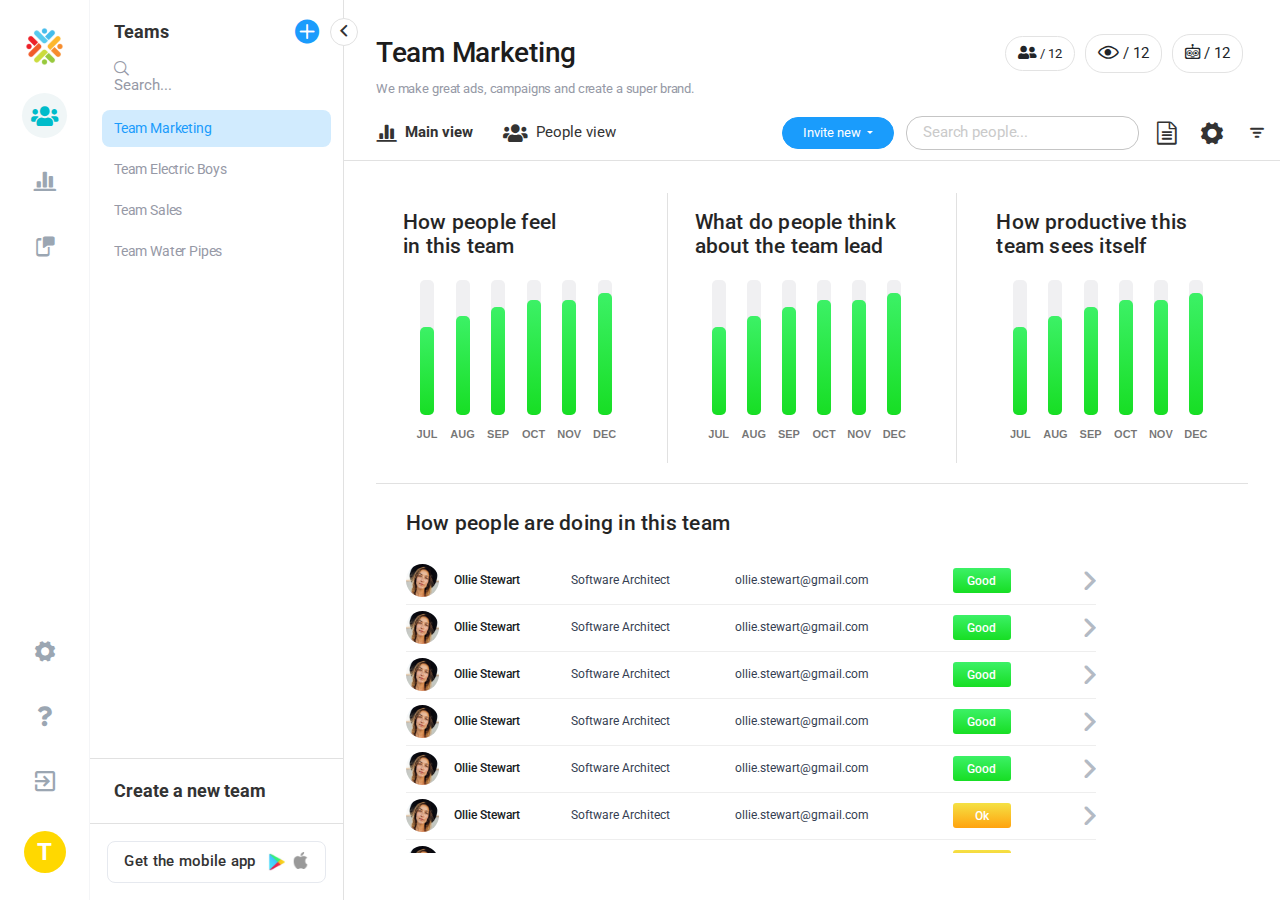
==== index.html @ 97902967 "resize function scss" ====
<!DOCTYPE html5>
<html lang="en">

<head>
    <meta charset="UTF-8">
    <meta name="viewport" content="width=device-width, initial-scale=1.0">
    <title>Dashboard | Teams | Main View</title>
    <link href="https://fonts.googleapis.com/css?family=Roboto:400,500,700&display=swap" rel="stylesheet">
    <link rel="stylesheet" href="./public/css/bootstrap.css">
    <link rel="stylesheet" href="./public/css/style.css">
</head>

<body>

    <div class="page-wrapper">
        <!-- sidebar -->
        <div class="sidebar">
            <div class="sidebar-menu-toggle">
                <i class="icon-c-chevron-l"></i>
            </div>
            <div class="sidebar-main">
                <ul class="sidebar-main-top">
                    <li class="sidebar-main-item logo">
                        <a href="#" class="sidebar-main-link">
                            <img src="./public/svg/sidenav-logo.svg" alt="logo">
                        </a>
                    </li>
                    <li class="sidebar-main-item active">
                        <a href="#" class="sidebar-main-link sidebar-main-link-icon">
                            <i class="icon-c-people"></i>
                        </a>
                    </li>
                    <li class="sidebar-main-item">
                        <a href="#" class="sidebar-main-link sidebar-main-link-icon">
                            <i class="icon-c-bars"></i>
                        </a>
                    </li>
                    
                    <li class="sidebar-main-item">
                        <a href="#" class="sidebar-main-link sidebar-main-link-icon">
                            <i class="icon-c-phone"></i>
                        </a>
                    </li>
                </ul>

                <ul class="sidebar-main-bottom">
                    <li class="sidebar-main-item">
                        <a href="#" class="sidebar-main-link sidebar-main-link-icon">
                            <i class="icon-c-settings"></i>
                        </a>
                    </li>
                    <li class="sidebar-main-item">
                        <a href="#" class="sidebar-main-link sidebar-main-link-icon">
                            <i class="icon-c-question"></i>
                        </a>
                    </li>
                    <li class="sidebar-main-item">
                        <a href="#" class="sidebar-main-link sidebar-main-link-icon">
                            <i class="icon-c-exit"></i>
                        </a>
                    </li>
                    <li class="sidebar-main-item logo">
                        <a href="#" class="sidebar-main-link">
                            <div class="letter-circle"><span>T</span></div>
                        </a>
                    </li>
                </ul>
            </div>
            <!-- sidebar menu -->
            <div class="sidebar-menu">
                <div class="sidebar-menu-header">
                    <h2>Teams</h2>
                    <a href="#">
                        <i class="icon-c-plus-c"></i>
                    </a>
                </div>
                <div class="input-container">
                    <i class="icon-c-search"></i>
                    <input type="text" placeholder="Search...">
                </div>
                <ul class="sidebar-menu-list">
                    <li class="sidebar-menu-list-item">
                        <a href="#" class="sidebar-menu-list-item-link active">Team Marketing</a>
                    </li>
                    <li class="sidebar-menu-list-item">
                        <a href="#" class="sidebar-menu-list-item-link">Team Electric Boys</a>
                    </li>
                    <li class="sidebar-menu-list-item">
                        <a href="#" class="sidebar-menu-list-item-link">Team Sales</a>
                    </li>
                    <li class="sidebar-menu-list-item">
                        <a href="#" class="sidebar-menu-list-item-link">Team Water Pipes</a>
                    </li>
                </ul>
                <div class="sidebar-menu-footer">
                    <a href="#" class="sidebar-menu-footer-create-new">Create a new team</a>
                    <a href="#" class="btn-custom-white">
                        Get the mobile app
                        <img src="./public/img/play.png" alt="google play store icon" class="play-icon">
                        <img src="./public/img/apple.png" alt="apple store icon" class="apple-icon">
                    </a>
                </div>
            </div>
        </div>

        <div class="page-content">
            <header class="header">
                <div class="header-top">
                    <h1 class="header-top-title">Team Marketing</h1>
                    <div class="header-top-info">
                        <i class="icon-c-users"></i> / <span>12</span>
                    </div>
                    <div class="header-top-info">
                        <i class="icon-c-eye"></i> / <span>12</span>
                    </div>
                    <div class="header-top-info">
                        <i class="icon-c-robot"></i> / <span>12</span>
                    </div>
                    <a href="#" class="header-top-btn"><i class="icon-c-dots-h"></i></a>
                </div>
                <p class="header-small">
                    We make great ads, campaigns and create a super brand.
                </p>
                <div class="header-bottom">
                    <div class="choose">
                        <a href="#" class="active">
                            <i class="icon-c-bars"></i>
                            Main view
                        </a>

                        <a href="#">
                            <i class="icon-c-people"></i>
                            People view
                        </a>
                    </div>

                    <div class="dropdown">
                        <a class="btn btn-primary btn-lg dropdown-toggle" href="#" role="button" id="dropdownMenuLink"
                            data-toggle="dropdown" aria-haspopup="true" aria-expanded="false">
                            Invite new
                        </a>
    
                        <div class="dropdown-menu" aria-labelledby="dropdownMenuLink">
                            <a class="dropdown-item" href="#">Action</a>
                            <a class="dropdown-item" href="#">Another action</a>
                            <a class="dropdown-item" href="#">Something else here</a>
                        </div>
                    </div>

                    <input class="input" type="text" placeholder="Search people...">
                    
                    <a href="#" class="header-bottom-icon">
                        <i class="icon-c-document"></i>
                    </a>
                    <a href="#" class="header-bottom-icon">
                        <i class="icon-c-settings"></i>
                    </a>
                    <a href="#" class="header-bottom-icon">
                        <i class="icon-c-lines"></i>
                    </a>
                </div>

            </header>

            <main class="main">
                <div class="card-1">
                    <div class="graph-card">
                        <div class="graph-card-header">
                            <h3>How people feel <br>in this team</h3>
                        </div>
                        <div class="graph-card-body">
                            <div class="bar">
                                <div class="bar-fill bar-fill-red" style="height: 40%;"></div>
                                <div class="bar-info">JAN</div>
                            </div>
                            <div class="bar">
                                <div class="bar-fill bar-fill-red" style="height: 35%;"></div>
                                <div class="bar-info">FEB</div>
                            </div>
                            <div class="bar">
                                <div class="bar-fill bar-fill-orange" style="height: 48%;"></div>
                                <div class="bar-info">MAR</div>
                            </div>
                            <div class="bar">
                                <div class="bar-fill bar-fill-green" style="height: 68%;"></div>
                                <div class="bar-info">APR</div>
                            </div>
                            <div class="bar">
                                <div class="bar-fill bar-fill-green" style="height: 72%;"></div>
                                <div class="bar-info">MAY</div>
                            </div>
                            <div class="bar">
                                <div class="bar-fill bar-fill-orange" style="height: 48%;"></div>
                                <div class="bar-info">JUN</div>
                            </div>
                            <div class="bar">
                                <div class="bar-fill bar-fill-green" style="height: 65%;"></div>
                                <div class="bar-info">JUL</div>
                            </div>
                            
                            <div class="bar">
                                <div class="bar-fill bar-fill-green" style="height: 73%;"></div>
                                <div class="bar-info">AUG</div>
                            </div>

                            <div class="bar">
                                <div class="bar-fill bar-fill-green" style="height: 80%;"></div>
                                <div class="bar-info">SEP</div>
                            </div>

                            <div class="bar">
                                <div class="bar-fill bar-fill-green" style="height: 85%;"></div>
                                <div class="bar-info">OCT</div>
                            </div>

                            <div class="bar">
                                <div class="bar-fill bar-fill-green" style="height: 85%;"></div>
                                <div class="bar-info">NOV</div>
                            </div>

                            <div class="bar">
                                <div class="bar-fill bar-fill-green" style="height: 90%;"></div>
                                <div class="bar-info">DEC</div>
                            </div>
                        </div>
                    </div>
                </div>
                <div class="card-2">
                    <div class="graph-card">
                        <div class="graph-card-header">
                            <h3>What do people think <br>about the team lead</h3>
                        </div>
                        <div class="graph-card-body">
                            <div class="bar">
                                <div class="bar-fill bar-fill-red" style="height: 40%;"></div>
                                <div class="bar-info">JAN</div>
                            </div>
                            <div class="bar">
                                <div class="bar-fill bar-fill-red" style="height: 35%;"></div>
                                <div class="bar-info">FEB</div>
                            </div>
                            <div class="bar">
                                <div class="bar-fill bar-fill-orange" style="height: 48%;"></div>
                                <div class="bar-info">MAR</div>
                            </div>
                            <div class="bar">
                                <div class="bar-fill bar-fill-green" style="height: 68%;"></div>
                                <div class="bar-info">APR</div>
                            </div>
                            <div class="bar">
                                <div class="bar-fill bar-fill-green" style="height: 72%;"></div>
                                <div class="bar-info">MAY</div>
                            </div>
                            <div class="bar">
                                <div class="bar-fill bar-fill-orange" style="height: 48%;"></div>
                                <div class="bar-info">JUN</div>
                            </div>
                            <div class="bar">
                                <div class="bar-fill bar-fill-green" style="height: 65%;"></div>
                                <div class="bar-info">JUL</div>
                            </div>
                            
                            <div class="bar">
                                <div class="bar-fill bar-fill-green" style="height: 73%;"></div>
                                <div class="bar-info">AUG</div>
                            </div>

                            <div class="bar">
                                <div class="bar-fill bar-fill-green" style="height: 80%;"></div>
                                <div class="bar-info">SEP</div>
                            </div>

                            <div class="bar">
                                <div class="bar-fill bar-fill-green" style="height: 85%;"></div>
                                <div class="bar-info">OCT</div>
                            </div>

                            <div class="bar">
                                <div class="bar-fill bar-fill-green" style="height: 85%;"></div>
                                <div class="bar-info">NOV</div>
                            </div>

                            <div class="bar">
                                <div class="bar-fill bar-fill-green" style="height: 90%;"></div>
                                <div class="bar-info">DEC</div>
                            </div>
                        </div>
                    </div>
                </div>
                <div class="card-3">
                    <div class="graph-card">
                        <div class="graph-card-header">
                            <h3>How productive this <br>team sees itself</h3>
                        </div>
                        <div class="graph-card-body">
                            <div class="bar">
                                <div class="bar-fill bar-fill-red" style="height: 40%;"></div>
                                <div class="bar-info">JAN</div>
                            </div>
                            <div class="bar">
                                <div class="bar-fill bar-fill-red" style="height: 35%;"></div>
                                <div class="bar-info">FEB</div>
                            </div>
                            <div class="bar">
                                <div class="bar-fill bar-fill-orange" style="height: 48%;"></div>
                                <div class="bar-info">MAR</div>
                            </div>
                            <div class="bar">
                                <div class="bar-fill bar-fill-green" style="height: 68%;"></div>
                                <div class="bar-info">APR</div>
                            </div>
                            <div class="bar">
                                <div class="bar-fill bar-fill-green" style="height: 72%;"></div>
                                <div class="bar-info">MAY</div>
                            </div>
                            <div class="bar">
                                <div class="bar-fill bar-fill-orange" style="height: 48%;"></div>
                                <div class="bar-info">JUN</div>
                            </div>
                            <div class="bar">
                                <div class="bar-fill bar-fill-green" style="height: 65%;"></div>
                                <div class="bar-info">JUL</div>
                            </div>
                            
                            <div class="bar">
                                <div class="bar-fill bar-fill-green" style="height: 73%;"></div>
                                <div class="bar-info">AUG</div>
                            </div>

                            <div class="bar">
                                <div class="bar-fill bar-fill-green" style="height: 80%;"></div>
                                <div class="bar-info">SEP</div>
                            </div>

                            <div class="bar">
                                <div class="bar-fill bar-fill-green" style="height: 85%;"></div>
                                <div class="bar-info">OCT</div>
                            </div>

                            <div class="bar">
                                <div class="bar-fill bar-fill-green" style="height: 85%;"></div>
                                <div class="bar-info">NOV</div>
                            </div>

                            <div class="bar">
                                <div class="bar-fill bar-fill-green" style="height: 90%;"></div>
                                <div class="bar-info">DEC</div>
                            </div>
                        </div>
                    </div>
                </div>
                
                <div class="card-4">
                    <div class="table">
                        <div class="table-header">
                            <h3>How people are doing in this team</h3>
                        </div>
                        <div class="table-body">
                            <div class="table-row">
                                <div class="table-row-item">
                                    <img src="./public/img/p-01.png" class="table-row-item-img" alt="users image">
                                    <a href="#" class="table-row-item-name">Ollie Stewart</a>
                                </div>
    
                                <div class="table-row-item">
                                    <span class="table-row-item-prof">Software Architect</span>
                                </div>
    
                                <div class="table-row-item">
                                    <span class="table-row-item-email">ollie.stewart@gmail.com</span>
                                </div>
    
                                <div class="table-row-item">
                                    <a href="#" class="btn-custom-table green">Good</a>
                                </div>
    
                                <div class="table-row-item arrow">
                                    <a href="#" class="table-row-item-arrow"><i class="icon-c-chevron-l"></i></a>
                                </div>
                            </div>

                            <div class="table-row">
                                <div class="table-row-item">
                                    <img src="./public/img/p-01.png" class="table-row-item-img" alt="users image">
                                    <a href="#" class="table-row-item-name">Ollie Stewart</a>
                                </div>
    
                                <div class="table-row-item">
                                    <span class="table-row-item-prof">Software Architect</span>
                                </div>
    
                                <div class="table-row-item">
                                    <span class="table-row-item-email">ollie.stewart@gmail.com</span>
                                </div>
    
                                <div class="table-row-item">
                                    <a href="#" class="btn-custom-table green">Good</a>
                                </div>
    
                                <div class="table-row-item arrow">
                                    <a href="#" class="table-row-item-arrow"><i class="icon-c-chevron-l"></i></a>
                                </div>
                            </div>

                            <div class="table-row">
                                <div class="table-row-item">
                                    <img src="./public/img/p-01.png" class="table-row-item-img" alt="users image">
                                    <a href="#" class="table-row-item-name">Ollie Stewart</a>
                                </div>
    
                                <div class="table-row-item">
                                    <span class="table-row-item-prof">Software Architect</span>
                                </div>
    
                                <div class="table-row-item">
                                    <span class="table-row-item-email">ollie.stewart@gmail.com</span>
                                </div>
    
                                <div class="table-row-item">
                                    <a href="#" class="btn-custom-table green">Good</a>
                                </div>
    
                                <div class="table-row-item arrow">
                                    <a href="#" class="table-row-item-arrow"><i class="icon-c-chevron-l"></i></a>
                                </div>
                            </div>

                            <div class="table-row">
                                <div class="table-row-item">
                                    <img src="./public/img/p-01.png" class="table-row-item-img" alt="users image">
                                    <a href="#" class="table-row-item-name">Ollie Stewart</a>
                                </div>
    
                                <div class="table-row-item">
                                    <span class="table-row-item-prof">Software Architect</span>
                                </div>
    
                                <div class="table-row-item">
                                    <span class="table-row-item-email">ollie.stewart@gmail.com</span>
                                </div>
    
                                <div class="table-row-item">
                                    <a href="#" class="btn-custom-table green">Good</a>
                                </div>
    
                                <div class="table-row-item arrow">
                                    <a href="#" class="table-row-item-arrow"><i class="icon-c-chevron-l"></i></a>
                                </div>
                            </div>

                            <div class="table-row">
                                <div class="table-row-item">
                                    <img src="./public/img/p-01.png" class="table-row-item-img" alt="users image">
                                    <a href="#" class="table-row-item-name">Ollie Stewart</a>
                                </div>
    
                                <div class="table-row-item">
                                    <span class="table-row-item-prof">Software Architect</span>
                                </div>
    
                                <div class="table-row-item">
                                    <span class="table-row-item-email">ollie.stewart@gmail.com</span>
                                </div>
    
                                <div class="table-row-item">
                                    <a href="#" class="btn-custom-table green">Good</a>
                                </div>
    
                                <div class="table-row-item arrow">
                                    <a href="#" class="table-row-item-arrow"><i class="icon-c-chevron-l"></i></a>
                                </div>
                            </div>

                            <div class="table-row">
                                <div class="table-row-item">
                                    <img src="./public/img/p-01.png" class="table-row-item-img" alt="users image">
                                    <a href="#" class="table-row-item-name">Ollie Stewart</a>
                                </div>
    
                                <div class="table-row-item">
                                    <span class="table-row-item-prof">Software Architect</span>
                                </div>
    
                                <div class="table-row-item">
                                    <span class="table-row-item-email">ollie.stewart@gmail.com</span>
                                </div>
    
                                <div class="table-row-item">
                                    <a href="#" class="btn-custom-table yellow">Ok</a>
                                </div>
    
                                <div class="table-row-item arrow">
                                    <a href="#" class="table-row-item-arrow"><i class="icon-c-chevron-l"></i></a>
                                </div>
                            </div>

                            <div class="table-row">
                                <div class="table-row-item">
                                    <img src="./public/img/p-01.png" class="table-row-item-img" alt="users image">
                                    <a href="#" class="table-row-item-name">Ollie Stewart</a>
                                </div>
    
                                <div class="table-row-item">
                                    <span class="table-row-item-prof">Software Architect</span>
                                </div>
    
                                <div class="table-row-item">
                                    <span class="table-row-item-email">ollie.stewart@gmail.com</span>
                                </div>
    
                                <div class="table-row-item">
                                    <a href="#" class="btn-custom-table yellow">Ok</a>
                                </div>
    
                                <div class="table-row-item arrow">
                                    <a href="#" class="table-row-item-arrow"><i class="icon-c-chevron-l"></i></a>
                                </div>
                            </div>

                            <div class="table-row">
                                <div class="table-row-item">
                                    <img src="./public/img/p-01.png" class="table-row-item-img" alt="users image">
                                    <a href="#" class="table-row-item-name">Ollie Stewart</a>
                                </div>
    
                                <div class="table-row-item">
                                    <span class="table-row-item-prof">Software Architect</span>
                                </div>
    
                                <div class="table-row-item">
                                    <span class="table-row-item-email">ollie.stewart@gmail.com</span>
                                </div>
    
                                <div class="table-row-item">
                                    <a href="#" class="btn-custom-table yellow">Ok</a>
                                </div>
    
                                <div class="table-row-item arrow">
                                    <a href="#" class="table-row-item-arrow"><i class="icon-c-chevron-l"></i></a>
                                </div>
                            </div>

                            <div class="table-row">
                                <div class="table-row-item">
                                    <img src="./public/img/p-01.png" class="table-row-item-img" alt="users image">
                                    <a href="#" class="table-row-item-name">Ollie Stewart</a>
                                </div>
    
                                <div class="table-row-item">
                                    <span class="table-row-item-prof">Software Architect</span>
                                </div>
    
                                <div class="table-row-item">
                                    <span class="table-row-item-email">ollie.stewart@gmail.com</span>
                                </div>
    
                                <div class="table-row-item">
                                    <a href="#" class="btn-custom-table yellow">Ok</a>
                                </div>
    
                                <div class="table-row-item arrow">
                                    <a href="#" class="table-row-item-arrow"><i class="icon-c-chevron-l"></i></a>
                                </div>
                            </div>

                            <div class="table-row">
                                <div class="table-row-item">
                                    <img src="./public/img/p-01.png" class="table-row-item-img" alt="users image">
                                    <a href="#" class="table-row-item-name">Ollie Stewart</a>
                                </div>
    
                                <div class="table-row-item">
                                    <span class="table-row-item-prof">Software Architect</span>
                                </div>
    
                                <div class="table-row-item">
                                    <span class="table-row-item-email">ollie.stewart@gmail.com</span>
                                </div>
    
                                <div class="table-row-item">
                                    <a href="#" class="btn-custom-table red">Bad</a>
                                </div>
    
                                <div class="table-row-item arrow">
                                    <a href="#" class="table-row-item-arrow"><i class="icon-c-chevron-l"></i></a>
                                </div>
                            </div>

                            <div class="table-row">
                                <div class="table-row-item">
                                    <img src="./public/img/p-01.png" class="table-row-item-img" alt="users image">
                                    <a href="#" class="table-row-item-name">Ollie Stewart</a>
                                </div>
    
                                <div class="table-row-item">
                                    <span class="table-row-item-prof">Software Architect</span>
                                </div>
    
                                <div class="table-row-item">
                                    <span class="table-row-item-email">ollie.stewart@gmail.com</span>
                                </div>
    
                                <div class="table-row-item">
                                    <a href="#" class="btn-custom-table red">Bad</a>
                                </div>
    
                                <div class="table-row-item arrow">
                                    <a href="#" class="table-row-item-arrow"><i class="icon-c-chevron-l"></i></a>
                                </div>
                            </div>

                            <div class="table-row">
                                <div class="table-row-item">
                                    <img src="./public/img/p-01.png" class="table-row-item-img" alt="users image">
                                    <a href="#" class="table-row-item-name">Ollie Stewart</a>
                                </div>
    
                                <div class="table-row-item">
                                    <span class="table-row-item-prof">Software Architect</span>
                                </div>
    
                                <div class="table-row-item">
                                    <span class="table-row-item-email">ollie.stewart@gmail.com</span>
                                </div>
    
                                <div class="table-row-item">
                                    <a href="#" class="btn-custom-table red">Bad</a>
                                </div>
    
                                <div class="table-row-item arrow">
                                    <a href="#" class="table-row-item-arrow"><i class="icon-c-chevron-l"></i></a>
                                </div>
                            </div>

                            <div class="table-row">
                                <div class="table-row-item">
                                    <img src="./public/img/p-01.png" class="table-row-item-img" alt="users image">
                                    <a href="#" class="table-row-item-name">Ollie Stewart</a>
                                </div>
    
                                <div class="table-row-item">
                                    <span class="table-row-item-prof">Software Architect</span>
                                </div>
    
                                <div class="table-row-item">
                                    <span class="table-row-item-email">ollie.stewart@gmail.com</span>
                                </div>
    
                                <div class="table-row-item">
                                    <a href="#" class="btn-custom-table red">Bad</a>
                                </div>
    
                                <div class="table-row-item arrow">
                                    <a href="#" class="table-row-item-arrow"><i class="icon-c-chevron-l"></i></a>
                                </div>
                            </div>
                        </div>
                    </div>
                </div>
            </main>
        </div>
    </div>

        <script src="./public/js/jquery-3.4.1.min.js"></script>
        <script src="./public/js/bootstrap.bundle.js"></script>
        <script src="./public/js/main.js"></script>
</body>

</html>
---- public/css/style.css ----
*,
*::after,
*::before {
  margin: 0;
  padding: 0;
  box-sizing: inherit; }

html {
  width: 100%;
  font-size: 67.5%; }
  @media (max-width: 1720px) {
    html {
      font-size: 62.5%; } }
  @media (max-width: 1199px) {
    html {
      font-size: 59.5%; } }
  @media (max-width: 991px) {
    html {
      font-size: 55%; } }
  @media (max-width: 767px) {
    html {
      font-size: 50%; } }
  @media (max-width: 575px) {
    html {
      font-size: 45%; } }

body {
  height: 100vh;
  font-family: "Roboto", sans-serif;
  font-size: 1rem;
  box-sizing: border-box;
  background: #FFF; }

h1, h2, h3, h4, h5, h6, p, ul {
  margin: 0;
  padding: 0; }

ul {
  list-style: none; }

a,
a:hover,
a:focus {
  text-decoration: none; }

.btn:focus, .btn:active:focus, .btn.active:focus,
.btn.focus, .btn:active.focus, .btn.active.focus {
  outline: none; }

.btn-custom-white {
  margin: 0 auto;
  display: flex;
  justify-content: center;
  align-items: center;
  padding: 1rem 0rem;
  font-size: 1.5rem;
  font-weight: 500;
  line-height: 1.33;
  letter-spacing: 0.3px;
  color: #333;
  border-radius: 8px;
  border: solid 1px #e6e9ef; }
  .btn-custom-white:hover, .btn-custom-white:focus {
    background-color: #f9f9f9;
    color: rgba(51, 51, 51, 0.9); }

.btn-custom-table {
  display: flex;
  justify-content: center;
  align-items: center;
  width: 5.8rem;
  height: 25px;
  font-size: 1.2rem;
  font-weight: 500;
  line-height: 0.5;
  letter-spacing: 0.24px;
  color: #fff;
  background-color: red;
  border-radius: 3px; }
  .btn-custom-table:hover, .btn-custom-table:focus {
    color: #fff; }
  .btn-custom-table.green {
    background: linear-gradient(#3cf166, #17de24); }
  .btn-custom-table.red {
    background: linear-gradient(#fa2020, #ef0049); }
  .btn-custom-table.yellow {
    background: linear-gradient(#f5e144, #ffa30f); }

.sidebar-menu-close-anim {
  margin-left: -25.4rem; }

.sidebar-menu-close-icon-rotate {
  transform: rotateZ(180deg); }

@font-face {
  font-family: 'customicons';
  src: url("../fonts/customicons.eot?b4owmd");
  src: url("../fonts/customicons.eot?b4owmd#iefix") format("embedded-opentype"), url("../fonts/customicons.ttf?b4owmd") format("truetype"), url("../fonts/customicons.woff?b4owmd") format("woff"), url("../fonts/customicons.svg?b4owmd#customicons") format("svg");
  font-weight: normal;
  font-style: normal;
  font-display: block; }
[class^="icon-"], [class*=" icon-"] {
  /* use !important to prevent issues with browser extensions that change fonts */
  font-family: 'customicons' !important;
  speak: none;
  font-style: normal;
  font-weight: normal;
  font-variant: normal;
  text-transform: none;
  line-height: 1;
  /* Better Font Rendering =========== */
  -webkit-font-smoothing: antialiased;
  -moz-osx-font-smoothing: grayscale; }

.icon-c-bars:before {
  content: "\e900"; }

.icon-c-chevron-l:before {
  content: "\e901"; }

.icon-c-document:before {
  content: "\e902"; }

.icon-c-dots-h:before {
  content: "\e903"; }

.icon-c-exit:before {
  content: "\e904"; }

.icon-c-eye:before {
  content: "\e905"; }

.icon-c-lines:before {
  content: "\e906"; }

.icon-c-people:before {
  content: "\e907"; }

.icon-c-phone:before {
  content: "\e909"; }

.icon-c-plus-c:before {
  content: "\e90a"; }

.icon-c-question:before {
  content: "\e90b"; }

.icon-c-robot:before {
  content: "\e90c"; }

.icon-c-search:before {
  content: "\e90d"; }

.icon-c-settings:before {
  content: "\e90e"; }

.icon-c-users:before {
  content: "\e90f"; }

.test-icon {
  color: red;
  font-size: 3rem; }

.page-wrapper {
  display: flex;
  height: 100%; }

.page-content {
  min-width: 85rem;
  width: 100%;
  height: 100%; }

.graph-card {
  width: 100%;
  height: 100%; }
  .graph-card-header {
    padding: 2.6rem;
    padding-bottom: 0;
    height: 10rem; }
    .graph-card-header h3 {
      font-size: 1.9rem;
      font-weight: 400;
      color: #1a173b;
      margin-bottom: 1.8rem; }
      .graph-card-header h3 span {
        font-weight: 700; }
    .graph-card-header a {
      font-size: 1.7rem; }
  .graph-card-body {
    display: flex;
    justify-content: space-between;
    height: calc(100% - 10rem);
    padding-left: 4.3rem;
    padding-right: 4.3rem;
    padding-bottom: 4.5rem;
    padding-top: 1rem; }
    .graph-card-body .bar {
      position: relative;
      width: 1.4rem;
      border-radius: 5px;
      background-color: rgba(193, 192, 200, 0.24); }
      .graph-card-body .bar-fill {
        position: absolute;
        bottom: 0;
        width: 100%;
        border-radius: 5px; }
        .graph-card-body .bar-fill-green {
          background: linear-gradient(#3cf166, #17de24); }
        .graph-card-body .bar-fill-orange {
          background: linear-gradient(#f5e144, #ffa30f); }
        .graph-card-body .bar-fill-red {
          background: linear-gradient(#fa2020, #ef0049); }
      .graph-card-body .bar-info {
        font-family: "Open Sans", sans-serif;
        position: absolute;
        white-space: nowrap;
        left: 50%;
        bottom: -1.1rem;
        font-size: 1.1rem;
        font-weight: 600;
        color: rgba(23, 23, 23, 0.6);
        transform: translate(-50%, 100%); }
      @media (max-width: 1439px) {
        .graph-card-body .bar:first-of-type + .bar + .bar + .bar + .bar, .graph-card-body .bar:first-of-type + .bar + .bar + .bar + .bar + .bar {
          display: none; } }
      @media (max-width: 1720px) {
        .graph-card-body .bar:first-of-type + .bar + .bar, .graph-card-body .bar:first-of-type + .bar + .bar + .bar {
          display: none; } }
      @media (max-width: 1900px) {
        .graph-card-body .bar:first-of-type, .graph-card-body .bar:first-of-type + .bar {
          display: none; } }

.table {
  max-width: 72rem;
  margin: 0;
  height: 100%;
  padding: 0 3rem;
  padding-right: 0; }
  .table-header {
    padding: 2.8rem 0;
    padding-bottom: 2.2rem; }
    .table-header h3 {
      opacity: 0.96;
      font-size: 2.1rem;
      font-weight: 500;
      line-height: 1.1;
      letter-spacing: 0.21px;
      color: #1c1c1c; }
  .table-body {
    max-height: calc(100% - 8.3rem);
    overflow-y: scroll;
    scrollbar-width: none;
    /* Firefox */
    -ms-overflow-style: none;
    /* Internet Explorer 10+ */ }
    .table-body::-webkit-scrollbar {
      /* WebKit */
      width: 0;
      height: 0; }
  .table-row {
    padding: .65rem 0;
    display: grid;
    align-items: center;
    grid-template-columns: repeat(4, 1fr) 3.2rem;
    font-size: 1.2rem;
    line-height: 1.33;
    color: #354052;
    border-bottom: 1px solid rgba(225, 225, 225, 0.56); }
    .table-row-item-img {
      width: 3.3rem;
      height: 3.3rem;
      border-radius: 50%; }
    .table-row-item-name {
      margin-left: 1.2rem;
      color: #171C24;
      font-weight: 500; }
      .table-row-item-name:hover, .table-row-item-name:focus {
        color: #171C24; }
    .table-row-item .btn-custom-table {
      margin: 0 auto; }
    .table-row-item-arrow {
      font-size: 2rem;
      color: #b3bac4; }
      .table-row-item-arrow:hover, .table-row-item-arrow:focus {
        color: #b3bac4; }
    .table-row-item.arrow {
      transform: rotateZ(180deg); }

.sidebar {
  position: relative;
  display: inline-flex;
  height: 100%; }
  .sidebar-main {
    padding: 2.7em 2.5rem;
    height: 100%;
    width: 9rem;
    display: flex;
    flex-direction: column;
    justify-content: space-between;
    align-items: center;
    border-right: 1.5px solid #F4F5F7;
    background-color: #fff;
    z-index: 200; }
    .sidebar-main-top, .sidebar-main-bottom {
      text-align: center; }
    .sidebar-main-item:not(:last-child) {
      margin-bottom: 2rem; }
    .sidebar-main-item:hover a, .sidebar-main-item:focus a, .sidebar-main-item.active a {
      color: #00bcca;
      background-color: #F0F6F7;
      border-radius: 50%; }
    .sidebar-main-link-icon {
      display: flex;
      align-items: center;
      justify-content: center;
      width: 4.5rem;
      height: 4.5rem;
      font-size: 2rem;
      color: #9BA6B2; }
    .sidebar-main .logo img {
      margin-bottom: .7rem;
      width: 3.9rem;
      height: 3.9rem; }
    .sidebar-main .letter-circle {
      margin-top: .8rem;
      display: inline-flex;
      justify-content: center;
      align-items: center;
      width: 4.2rem;
      height: 4.2rem;
      font-size: 2.4rem;
      font-weight: 700;
      background-color: #FFD800;
      border-radius: 50%;
      color: #FFF; }
  .sidebar-menu {
    width: 25.4rem;
    height: 100%;
    display: flex;
    flex-direction: column;
    border-right: 1px solid #E1E1E1;
    transition: margin .3s ease-in-out;
    z-index: 100; }
    .sidebar-menu-header {
      position: relative;
      padding: 2rem 2.4rem 0;
      margin-bottom: 1.7rem;
      display: flex;
      justify-content: space-between;
      align-items: center; }
      .sidebar-menu-header h2 {
        font-size: 1.8rem;
        font-weight: 700;
        line-height: 1.33;
        color: #333333; }
      .sidebar-menu-header i {
        font-size: 2.4rem;
        color: #1A9CFC; }
    .sidebar-menu .input-container {
      padding: 0 2.4rem; }
      .sidebar-menu .input-container input {
        border: none;
        outline: none;
        font-size: 1.5rem;
        font-weight: 400;
        line-height: 1.33;
        color: #333; }
        .sidebar-menu .input-container input::placeholder {
          color: #9699a6; }
      .sidebar-menu .input-container i {
        margin-right: .5rem;
        font-size: 1.5rem;
        color: #9699a6; }
    .sidebar-menu-list {
      margin-top: 1.2rem;
      padding: 0 1.2rem; }
      .sidebar-menu-list-item {
        padding: .2rem 0;
        width: 100%; }
        .sidebar-menu-list-item-link {
          display: inline-block;
          padding: .9rem 1.2rem;
          width: 100%;
          font-size: 1.4rem;
          line-height: 1.36;
          letter-spacing: -0.17px;
          color: #9699a6; }
          .sidebar-menu-list-item-link:hover, .sidebar-menu-list-item-link:focus, .sidebar-menu-list-item-link.active {
            color: #1a9cfc;
            border-radius: 8px;
            background-color: #d1ebfe; }
    .sidebar-menu-footer {
      margin-top: auto; }
      .sidebar-menu-footer-create-new {
        padding: 2rem 2.4rem;
        display: block;
        font-size: 1.8rem;
        font-weight: 700;
        line-height: 1.33;
        color: #333;
        border-top: 1px solid #E1E1E1;
        border-bottom: 1px solid #E1E1E1; }
        .sidebar-menu-footer-create-new:hover {
          color: rgba(51, 51, 51, 0.8); }
      .sidebar-menu-footer .btn-custom-white {
        margin: 1.7rem; }
        .sidebar-menu-footer .btn-custom-white .play-icon {
          width: 2.08rem;
          height: 1.84rem;
          margin-left: 1.2rem; }
        .sidebar-menu-footer .btn-custom-white .apple-icon {
          width: 1.7rem;
          height: 1.7rem;
          margin-bottom: .3rem;
          margin-left: .3rem; }
  .sidebar-menu-toggle {
    transform: rotateZ(0);
    display: flex;
    justify-content: center;
    align-items: center;
    width: 2.8rem;
    height: 2.8rem;
    position: absolute;
    top: 4.55rem;
    right: 0;
    transform: translate(50%, -100%);
    border: solid 1px #e1e1e1;
    border-radius: 50%;
    background-color: #FFF;
    cursor: pointer;
    z-index: 300; }
    .sidebar-menu-toggle i {
      font-size: 1.25rem;
      color: #333;
      transition: transform .2s ease-in-out .1s; }

.header {
  padding: 3.4rem 1.7rem .5rem 3.2rem;
  font-size: 1.6rem;
  border-bottom: 1px solid #E1E1E1; }
  .header-top {
    display: flex;
    align-items: center; }
    .header-top-title {
      margin-right: auto;
      font-size: 2.8rem;
      font-weight: 500;
      line-height: 1.32;
      letter-spacing: -0.28px;
      color: #1c1c1c; }
    .header-top-info {
      font-size: 1.5rem;
      padding: .7rem 1.2rem;
      margin-right: 1rem;
      border: 1px solid #E3E3E3;
      border-radius: 18px; }
      .header-top-info:first-of-type {
        font-size: 1.3rem; }
      .header-top-info:first-of-type + div i {
        font-size: 1.3rem; }
    .header-top a {
      color: #333;
      font-size: .001rem;
      margin-left: 1rem; }
      .header-top a:hover, .header-top a:focus {
        color: #777; }
  .header-small {
    margin-top: .7rem;
    font-size: 1.3rem;
    line-height: 1.38;
    letter-spacing: -0.13px;
    color: #9699a6; }
  .header-bottom {
    display: flex;
    align-items: center;
    margin-top: 1.3rem;
    margin-right: -1.6rem; }
    .header-bottom .choose {
      display: flex;
      align-items: center;
      margin-right: auto; }
      .header-bottom .choose a {
        display: inline-flex;
        align-items: center;
        font-size: 1.5rem;
        line-height: 1.33;
        color: #333333; }
        .header-bottom .choose a.active {
          font-weight: 700; }
        .header-bottom .choose a:first-child {
          margin-right: 3rem; }
        .header-bottom .choose a i {
          margin-right: .8rem;
          font-size: 1.8rem; }
    .header-bottom .dropdown {
      margin-right: 1.2rem; }
    .header-bottom .dropdown-toggle {
      font-size: 1.3rem;
      padding: .5rem 2rem;
      border-radius: 16px; }
    .header-bottom .dropdown-menu {
      font-size: 1.2rem; }
    .header-bottom .input {
      margin-right: .5rem;
      padding: .6rem 1.6rem;
      outline: none;
      font-family: Roboto;
      font-size: 1.5rem;
      line-height: 1.33;
      letter-spacing: -0.12px;
      text-align: left;
      color: #333;
      border-radius: 16px;
      border: solid 1px #c5c5c5; }
      .header-bottom .input::placeholder {
        color: #cacaca; }
    .header-bottom-icon {
      margin: 0;
      display: flex;
      align-items: center;
      justify-content: center;
      width: 4.5rem;
      height: 4.5rem;
      border-radius: 50%;
      color: #333; }
      .header-bottom-icon:first-of-type {
        font-size: 2.3rem; }
      .header-bottom-icon:first-of-type + a {
        font-size: 2.2rem; }
      .header-bottom-icon:first-of-type + a + a {
        font-size: 1rem; }
      .header-bottom-icon:hover, .header-bottom-icon:focus {
        color: #333;
        background-color: #f1f1f1; }

.main {
  position: relative;
  padding: 3.2rem;
  height: calc(100vh - 16.3rem - 4px);
  display: grid;
  grid-template-areas: "card-1 card-2 card-3" "card-4 card-4 card-4";
  grid-template-rows: minmax(22rem, 27rem) minmax(20rem, 1fr);
  grid-template-columns: repeat(3, 1fr);
  grid-gap: 2rem 0; }
  .main .card-1 {
    grid-area: card-1; }
  .main .card-2 {
    grid-area: card-2;
    border-left: 1px solid #E1E1E1;
    border-right: 1px solid #E1E1E1; }
  .main .card-3 {
    padding-left: 1.2rem;
    grid-area: card-3; }
    .main .card-3 .graph-card-body {
      padding-right: 1.8rem; }
  .main .card-4 {
    grid-area: card-4;
    border-top: 1px solid #E1E1E1;
    overflow-y: auto; }
  .main .card-5 {
    grid-area: card-5;
    border-top: 1px solid #E1E1E1; }
  .main .graph-card {
    padding: 2.7rem;
    padding-top: 1.8rem; }
    .main .graph-card-header {
      height: auto;
      padding: 0; }
      .main .graph-card-header h3 {
        margin: 0;
        padding: 0;
        opacity: 0.96;
        font-size: 2.1rem;
        font-weight: 500;
        line-height: 1.1;
        letter-spacing: 0.21px;
        color: #1c1c1c;
        white-space: nowrap; }
    .main .graph-card-body {
      padding: 2.2rem 1.7rem;
      padding-right: 2.8rem;
      height: calc(100% - 4.6rem); }

@media (max-width: 1024px) {
  body, html {
    /* height: 100%!important; */
    overflow: auto !important;
    max-height: 100% !important; } }
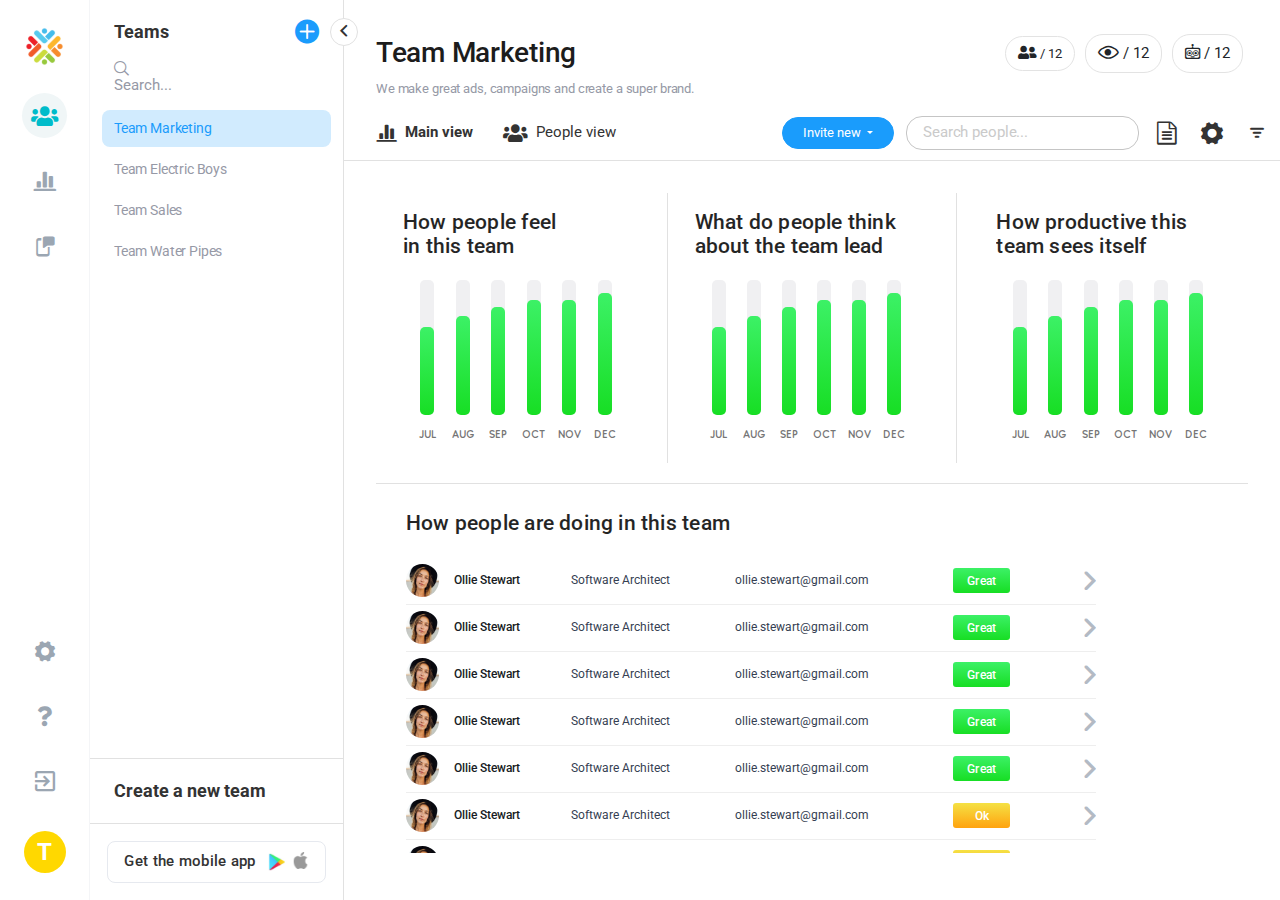
==== commit 0f09fa75: "Hank rnd added" ====
--- a/index.html
+++ b/index.html
@@ -371,99 +371,99 @@
                                 </div>
     
                                 <div class="table-row-item">
-                                    <a href="#" class="btn-custom-table green">Good</a>
-                                </div>
-    
-                                <div class="table-row-item arrow">
-                                    <a href="#" class="table-row-item-arrow"><i class="icon-c-chevron-l"></i></a>
-                                </div>
-                            </div>
-
-                            <div class="table-row">
-                                <div class="table-row-item">
-                                    <img src="./public/img/p-01.png" class="table-row-item-img" alt="users image">
-                                    <a href="#" class="table-row-item-name">Ollie Stewart</a>
-                                </div>
-    
-                                <div class="table-row-item">
-                                    <span class="table-row-item-prof">Software Architect</span>
-                                </div>
-    
-                                <div class="table-row-item">
-                                    <span class="table-row-item-email">ollie.stewart@gmail.com</span>
-                                </div>
-    
-                                <div class="table-row-item">
-                                    <a href="#" class="btn-custom-table green">Good</a>
-                                </div>
-    
-                                <div class="table-row-item arrow">
-                                    <a href="#" class="table-row-item-arrow"><i class="icon-c-chevron-l"></i></a>
-                                </div>
-                            </div>
-
-                            <div class="table-row">
-                                <div class="table-row-item">
-                                    <img src="./public/img/p-01.png" class="table-row-item-img" alt="users image">
-                                    <a href="#" class="table-row-item-name">Ollie Stewart</a>
-                                </div>
-    
-                                <div class="table-row-item">
-                                    <span class="table-row-item-prof">Software Architect</span>
-                                </div>
-    
-                                <div class="table-row-item">
-                                    <span class="table-row-item-email">ollie.stewart@gmail.com</span>
-                                </div>
-    
-                                <div class="table-row-item">
-                                    <a href="#" class="btn-custom-table green">Good</a>
-                                </div>
-    
-                                <div class="table-row-item arrow">
-                                    <a href="#" class="table-row-item-arrow"><i class="icon-c-chevron-l"></i></a>
-                                </div>
-                            </div>
-
-                            <div class="table-row">
-                                <div class="table-row-item">
-                                    <img src="./public/img/p-01.png" class="table-row-item-img" alt="users image">
-                                    <a href="#" class="table-row-item-name">Ollie Stewart</a>
-                                </div>
-    
-                                <div class="table-row-item">
-                                    <span class="table-row-item-prof">Software Architect</span>
-                                </div>
-    
-                                <div class="table-row-item">
-                                    <span class="table-row-item-email">ollie.stewart@gmail.com</span>
-                                </div>
-    
-                                <div class="table-row-item">
-                                    <a href="#" class="btn-custom-table green">Good</a>
-                                </div>
-    
-                                <div class="table-row-item arrow">
-                                    <a href="#" class="table-row-item-arrow"><i class="icon-c-chevron-l"></i></a>
-                                </div>
-                            </div>
-
-                            <div class="table-row">
-                                <div class="table-row-item">
-                                    <img src="./public/img/p-01.png" class="table-row-item-img" alt="users image">
-                                    <a href="#" class="table-row-item-name">Ollie Stewart</a>
-                                </div>
-    
-                                <div class="table-row-item">
-                                    <span class="table-row-item-prof">Software Architect</span>
-                                </div>
-    
-                                <div class="table-row-item">
-                                    <span class="table-row-item-email">ollie.stewart@gmail.com</span>
-                                </div>
-    
-                                <div class="table-row-item">
-                                    <a href="#" class="btn-custom-table green">Good</a>
+                                    <a href="#" class="btn-custom-table green">Great</a>
+                                </div>
+    
+                                <div class="table-row-item arrow">
+                                    <a href="#" class="table-row-item-arrow"><i class="icon-c-chevron-l"></i></a>
+                                </div>
+                            </div>
+
+                            <div class="table-row">
+                                <div class="table-row-item">
+                                    <img src="./public/img/p-01.png" class="table-row-item-img" alt="users image">
+                                    <a href="#" class="table-row-item-name">Ollie Stewart</a>
+                                </div>
+    
+                                <div class="table-row-item">
+                                    <span class="table-row-item-prof">Software Architect</span>
+                                </div>
+    
+                                <div class="table-row-item">
+                                    <span class="table-row-item-email">ollie.stewart@gmail.com</span>
+                                </div>
+    
+                                <div class="table-row-item">
+                                    <a href="#" class="btn-custom-table green">Great</a>
+                                </div>
+    
+                                <div class="table-row-item arrow">
+                                    <a href="#" class="table-row-item-arrow"><i class="icon-c-chevron-l"></i></a>
+                                </div>
+                            </div>
+
+                            <div class="table-row">
+                                <div class="table-row-item">
+                                    <img src="./public/img/p-01.png" class="table-row-item-img" alt="users image">
+                                    <a href="#" class="table-row-item-name">Ollie Stewart</a>
+                                </div>
+    
+                                <div class="table-row-item">
+                                    <span class="table-row-item-prof">Software Architect</span>
+                                </div>
+    
+                                <div class="table-row-item">
+                                    <span class="table-row-item-email">ollie.stewart@gmail.com</span>
+                                </div>
+    
+                                <div class="table-row-item">
+                                    <a href="#" class="btn-custom-table green">Great</a>
+                                </div>
+    
+                                <div class="table-row-item arrow">
+                                    <a href="#" class="table-row-item-arrow"><i class="icon-c-chevron-l"></i></a>
+                                </div>
+                            </div>
+
+                            <div class="table-row">
+                                <div class="table-row-item">
+                                    <img src="./public/img/p-01.png" class="table-row-item-img" alt="users image">
+                                    <a href="#" class="table-row-item-name">Ollie Stewart</a>
+                                </div>
+    
+                                <div class="table-row-item">
+                                    <span class="table-row-item-prof">Software Architect</span>
+                                </div>
+    
+                                <div class="table-row-item">
+                                    <span class="table-row-item-email">ollie.stewart@gmail.com</span>
+                                </div>
+    
+                                <div class="table-row-item">
+                                    <a href="#" class="btn-custom-table green">Great</a>
+                                </div>
+    
+                                <div class="table-row-item arrow">
+                                    <a href="#" class="table-row-item-arrow"><i class="icon-c-chevron-l"></i></a>
+                                </div>
+                            </div>
+
+                            <div class="table-row">
+                                <div class="table-row-item">
+                                    <img src="./public/img/p-01.png" class="table-row-item-img" alt="users image">
+                                    <a href="#" class="table-row-item-name">Ollie Stewart</a>
+                                </div>
+    
+                                <div class="table-row-item">
+                                    <span class="table-row-item-prof">Software Architect</span>
+                                </div>
+    
+                                <div class="table-row-item">
+                                    <span class="table-row-item-email">ollie.stewart@gmail.com</span>
+                                </div>
+    
+                                <div class="table-row-item">
+                                    <a href="#" class="btn-custom-table green">Great</a>
                                 </div>
     
                                 <div class="table-row-item arrow">
--- a/public/css/style.css
+++ b/public/css/style.css
@@ -68,14 +68,13 @@
   display: flex;
   justify-content: center;
   align-items: center;
-  width: 5.8rem;
-  height: 25px;
+  width: 5.7rem;
+  height: 2.5rem;
   font-size: 1.2rem;
   font-weight: 500;
   line-height: 0.5;
   letter-spacing: 0.24px;
   color: #fff;
-  background-color: red;
   border-radius: 3px; }
   .btn-custom-table:hover, .btn-custom-table:focus {
     color: #fff; }
@@ -157,6 +156,22 @@
 .icon-c-users:before {
   content: "\e90f"; }
 
+@font-face {
+  font-family: "HankRnd-Light";
+  src: url("../fonts/Hank Rnd/EOT/HankRnd-Light.eot");
+  src: url("../fonts/Hank Rnd/OTF/HankRnd-Light.otf") format("otf"), url("../fonts/Hank Rnd/WOFF2/HankRnd-Light.woff2") format("woff2"), url("../fonts/Hank Rnd/WOFF/HankRnd-Light.woff") format("woff"), url("../fonts/Hank Rnd/TTF/HankRnd-Light.ttf") format("truetype"); }
+@font-face {
+  font-family: "HankRnd-Regular";
+  src: url("../fonts/Hank Rnd/EOT/HankRnd-Regular.eot");
+  src: url("../fonts/Hank Rnd/OTF/HankRnd-Regular.otf") format("otf"), url("../fonts/Hank Rnd/WOFF2/HankRnd-Regular.woff2") format("woff2"), url("../fonts/Hank Rnd/WOFF/HankRnd-Regular.woff") format("woff"), url("../fonts/Hank Rnd/TTF/HankRnd-Regular.ttf") format("truetype"); }
+@font-face {
+  font-family: "HankRnd-Bold";
+  src: url("../fonts/Hank Rnd/EOT/HankRnd-Bold.eot");
+  src: url("../fonts/Hank Rnd/OTF/HankRnd-Bold.otf") format("otf"), url("../fonts/Hank Rnd/WOFF2/HankRnd-Bold.woff2") format("woff2"), url("../fonts/Hank Rnd/WOFF/HankRnd-Bold.woff") format("woff"), url("../fonts/Hank Rnd/TTF/HankRnd-Bold.ttf") format("truetype"); }
+@font-face {
+  font-family: "HankRnd-Black";
+  src: url("../fonts/Hank Rnd/EOT/HankRnd-Black.eot");
+  src: url("../fonts/Hank Rnd/OTF/HankRnd-Black.otf") format("otf"), url("../fonts/Hank Rnd/WOFF2/HankRnd-Black.woff2") format("woff2"), url("../fonts/Hank Rnd/WOFF/HankRnd-Black.woff") format("woff"), url("../fonts/Hank Rnd/TTF/HankRnd-Black.ttf") format("truetype"); }
 .test-icon {
   color: red;
   font-size: 3rem; }
@@ -211,13 +226,12 @@
         .graph-card-body .bar-fill-red {
           background: linear-gradient(#fa2020, #ef0049); }
       .graph-card-body .bar-info {
-        font-family: "Open Sans", sans-serif;
+        font-family: "HankRnd-Bold";
         position: absolute;
         white-space: nowrap;
         left: 50%;
         bottom: -1.1rem;
         font-size: 1.1rem;
-        font-weight: 600;
         color: rgba(23, 23, 23, 0.6);
         transform: translate(-50%, 100%); }
       @media (max-width: 1439px) {
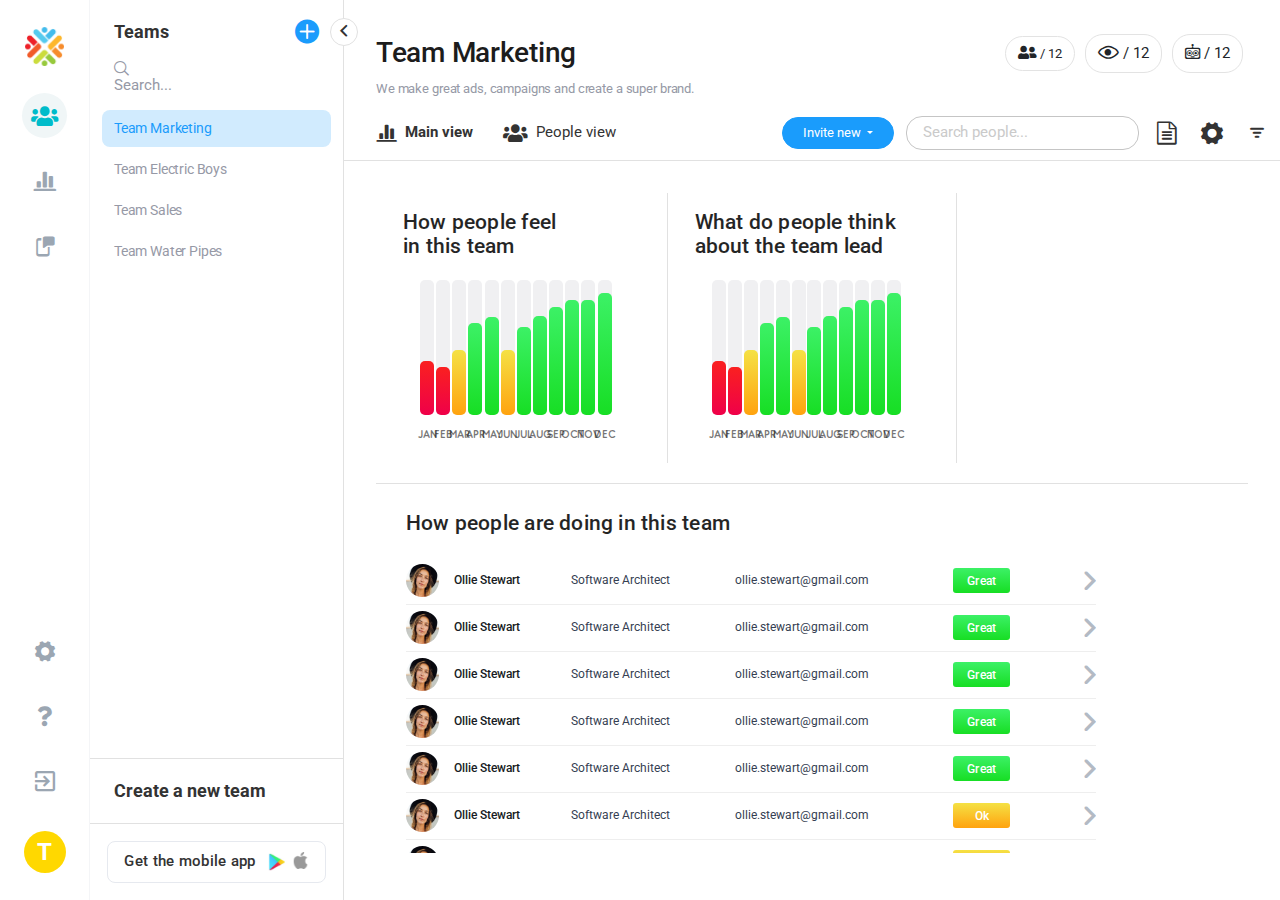
==== commit 7889ed2d: "logo png" ====
--- a/index.html
+++ b/index.html
@@ -22,7 +22,8 @@
                 <ul class="sidebar-main-top">
                     <li class="sidebar-main-item logo">
                         <a href="#" class="sidebar-main-link">
-                            <img src="./public/svg/sidenav-logo.svg" alt="logo">
+                            <!-- <img src="./public/svg/sidenav-logo.svg" alt="logo"> -->
+                            <img src="./public/img/logo-png.png" alt="logo">
                         </a>
                     </li>
                     <li class="sidebar-main-item active">
@@ -128,7 +129,7 @@
                             Main view
                         </a>
 
-                        <a href="#">
+                        <a href="./teams-people-view/index.html">
                             <i class="icon-c-people"></i>
                             People view
                         </a>
@@ -162,7 +163,7 @@
 
             </header>
 
-            <main class="main">
+            <main class="teams-main-view">
                 <div class="card-1">
                     <div class="graph-card">
                         <div class="graph-card-header">
--- a/public/css/style.css
+++ b/public/css/style.css
@@ -25,13 +25,20 @@
       font-size: 45%; } }
 
 body {
-  height: 100vh;
+  min-height: 100vh;
   font-family: "Roboto", sans-serif;
   font-size: 1rem;
   box-sizing: border-box;
-  background: #FFF; }
-
-h1, h2, h3, h4, h5, h6, p, ul {
+  background: #fff; }
+
+h1,
+h2,
+h3,
+h4,
+h5,
+h6,
+p,
+ul {
   margin: 0;
   padding: 0; }
 
@@ -43,9 +50,27 @@
 a:focus {
   text-decoration: none; }
 
-.btn:focus, .btn:active:focus, .btn.active:focus,
-.btn.focus, .btn:active.focus, .btn.active.focus {
+.btn:focus,
+.btn:active:focus,
+.btn.active:focus,
+.btn.focus,
+.btn:active.focus,
+.btn.active.focus {
   outline: none; }
+
+.btn-custom-primary {
+  display: inline-block;
+  padding: .5em 2em;
+  color: #fff;
+  font-weight: 500;
+  line-height: 1.31;
+  border-radius: 18px;
+  background-color: #1a9cfc; }
+  .btn-custom-primary:hover, .btn-custom-primary:focus {
+    color: #fff; }
+  .btn-custom-primary.gray {
+    color: #333;
+    background-color: #f1f1f1; }
 
 .btn-custom-white {
   margin: 0 auto;
@@ -92,15 +117,16 @@
   transform: rotateZ(180deg); }
 
 @font-face {
-  font-family: 'customicons';
+  font-family: "customicons";
   src: url("../fonts/customicons.eot?b4owmd");
   src: url("../fonts/customicons.eot?b4owmd#iefix") format("embedded-opentype"), url("../fonts/customicons.ttf?b4owmd") format("truetype"), url("../fonts/customicons.woff?b4owmd") format("woff"), url("../fonts/customicons.svg?b4owmd#customicons") format("svg");
   font-weight: normal;
   font-style: normal;
   font-display: block; }
-[class^="icon-"], [class*=" icon-"] {
+[class^="icon-"],
+[class*=" icon-"] {
   /* use !important to prevent issues with browser extensions that change fonts */
-  font-family: 'customicons' !important;
+  font-family: "customicons" !important;
   speak: none;
   font-style: normal;
   font-weight: normal;
@@ -234,15 +260,6 @@
         font-size: 1.1rem;
         color: rgba(23, 23, 23, 0.6);
         transform: translate(-50%, 100%); }
-      @media (max-width: 1439px) {
-        .graph-card-body .bar:first-of-type + .bar + .bar + .bar + .bar, .graph-card-body .bar:first-of-type + .bar + .bar + .bar + .bar + .bar {
-          display: none; } }
-      @media (max-width: 1720px) {
-        .graph-card-body .bar:first-of-type + .bar + .bar, .graph-card-body .bar:first-of-type + .bar + .bar + .bar {
-          display: none; } }
-      @media (max-width: 1900px) {
-        .graph-card-body .bar:first-of-type, .graph-card-body .bar:first-of-type + .bar {
-          display: none; } }
 
 .table {
   max-width: 72rem;
@@ -272,7 +289,7 @@
       width: 0;
       height: 0; }
   .table-row {
-    padding: .65rem 0;
+    padding: 0.65rem 0;
     display: grid;
     align-items: center;
     grid-template-columns: repeat(4, 1fr) 3.2rem;
@@ -286,10 +303,10 @@
       border-radius: 50%; }
     .table-row-item-name {
       margin-left: 1.2rem;
-      color: #171C24;
+      color: #171c24;
       font-weight: 500; }
       .table-row-item-name:hover, .table-row-item-name:focus {
-        color: #171C24; }
+        color: #171c24; }
     .table-row-item .btn-custom-table {
       margin: 0 auto; }
     .table-row-item-arrow {
@@ -299,6 +316,112 @@
         color: #b3bac4; }
     .table-row-item.arrow {
       transform: rotateZ(180deg); }
+
+.panel-body table {
+  /* Flex Table */ }
+  .panel-body table.flex-table {
+    display: flex;
+    flex-direction: column; }
+  .panel-body table.flex-table thead, .panel-body table.flex-table tbody {
+    display: block; }
+  .panel-body table.flex-table tbody {
+    flex: 1;
+    max-height: calc( 100vh - 14.4rem - 2.8rem - 6.9rem - 12.2rem - 6.9rem - 3rem );
+    overflow-y: auto;
+    overflow-x: hidden;
+    scrollbar-width: none;
+    /* Firefox */
+    -ms-overflow-style: none;
+    /* Internet Explorer 10+ */ }
+    .panel-body table.flex-table tbody::-webkit-scrollbar {
+      /* WebKit */
+      width: 0;
+      height: 0; }
+  .panel-body table.flex-table tr {
+    width: 100%;
+    display: flex; }
+  .panel-body table.flex-table tr td, .panel-body table.flex-table tr th {
+    white-space: nowrap;
+    display: flex;
+    flex: 1 !important;
+    align-items: center;
+    justify-content: start; }
+
+.options {
+  text-transform: uppercase; }
+  .options-link {
+    font-size: inherit;
+    color: #4A4A4A;
+    font-weight: 400; }
+    .options-link.active {
+      font-weight: 700; }
+    .options-link:hover {
+      color: #4A4A4A; }
+  .options-divider {
+    font-size: 1.05em;
+    font-weight: 700;
+    margin: 0 .3rem; }
+
+.stars {
+  text-align: left;
+  position: relative;
+  display: flex;
+  flex-direction: row-reverse; }
+  .stars input {
+    display: none; }
+  .stars label {
+    display: block;
+    cursor: pointer;
+    width: 2.5rem;
+    color: #c3c3c3; }
+    .stars label::before {
+      content: "\f005";
+      font-family: FontAwesome;
+      position: relative;
+      display: block;
+      font-size: 2rem;
+      color: #c1c1c1; }
+    .stars label::after {
+      content: "\f005";
+      font-family: FontAwesome;
+      position: absolute;
+      display: block;
+      font-size: 2rem;
+      color: #ffbb41;
+      top: 0;
+      opacity: 0; }
+  .stars label:hover::after, .stars input:checked ~ label::after, .stars label:hover ~ label::after {
+    opacity: 1; }
+
+.settings-sidenav {
+  margin-right: 5rem; }
+  .settings-sidenav h2 {
+    margin-bottom: 2.6rem;
+    font-size: 3rem;
+    font-weight: 500;
+    line-height: 1.3;
+    color: #393939; }
+  .settings-sidenav-item {
+    margin-bottom: .5rem;
+    padding: .8rem 1.9rem;
+    display: flex;
+    align-items: center;
+    font-size: 1.7rem;
+    line-height: 1.35;
+    color: #009aff;
+    border-radius: 8px;
+    transition: all .2s ease-in-out; }
+    .settings-sidenav-item i {
+      font-size: 2rem;
+      text-align: center;
+      width: 2.5rem;
+      margin-right: 2rem; }
+    .settings-sidenav-item:hover {
+      color: #fff;
+      background-color: rgba(0, 154, 255, 0.5); }
+    .settings-sidenav-item.active {
+      color: #fff;
+      background-color: #009aff; }
 
 .sidebar {
   position: relative;
@@ -312,7 +435,7 @@
     flex-direction: column;
     justify-content: space-between;
     align-items: center;
-    border-right: 1.5px solid #F4F5F7;
+    border-right: 1.5px solid #f4f5f7;
     background-color: #fff;
     z-index: 200; }
     .sidebar-main-top, .sidebar-main-bottom {
@@ -321,7 +444,7 @@
       margin-bottom: 2rem; }
     .sidebar-main-item:hover a, .sidebar-main-item:focus a, .sidebar-main-item.active a {
       color: #00bcca;
-      background-color: #F0F6F7;
+      background-color: #f0f6f7;
       border-radius: 50%; }
     .sidebar-main-link-icon {
       display: flex;
@@ -330,13 +453,13 @@
       width: 4.5rem;
       height: 4.5rem;
       font-size: 2rem;
-      color: #9BA6B2; }
+      color: #9ba6b2; }
     .sidebar-main .logo img {
-      margin-bottom: .7rem;
+      margin-bottom: 0.7rem;
       width: 3.9rem;
       height: 3.9rem; }
     .sidebar-main .letter-circle {
-      margin-top: .8rem;
+      margin-top: 0.8rem;
       display: inline-flex;
       justify-content: center;
       align-items: center;
@@ -344,16 +467,16 @@
       height: 4.2rem;
       font-size: 2.4rem;
       font-weight: 700;
-      background-color: #FFD800;
+      background-color: #ffd800;
       border-radius: 50%;
-      color: #FFF; }
+      color: #fff; }
   .sidebar-menu {
     width: 25.4rem;
     height: 100%;
     display: flex;
     flex-direction: column;
-    border-right: 1px solid #E1E1E1;
-    transition: margin .3s ease-in-out;
+    border-right: 1px solid #e1e1e1;
+    transition: margin 0.3s ease-in-out;
     z-index: 100; }
     .sidebar-menu-header {
       position: relative;
@@ -369,7 +492,7 @@
         color: #333333; }
       .sidebar-menu-header i {
         font-size: 2.4rem;
-        color: #1A9CFC; }
+        color: #1a9cfc; }
     .sidebar-menu .input-container {
       padding: 0 2.4rem; }
       .sidebar-menu .input-container input {
@@ -382,18 +505,18 @@
         .sidebar-menu .input-container input::placeholder {
           color: #9699a6; }
       .sidebar-menu .input-container i {
-        margin-right: .5rem;
+        margin-right: 0.5rem;
         font-size: 1.5rem;
         color: #9699a6; }
     .sidebar-menu-list {
       margin-top: 1.2rem;
       padding: 0 1.2rem; }
       .sidebar-menu-list-item {
-        padding: .2rem 0;
+        padding: 0.2rem 0;
         width: 100%; }
         .sidebar-menu-list-item-link {
           display: inline-block;
-          padding: .9rem 1.2rem;
+          padding: 0.9rem 1.2rem;
           width: 100%;
           font-size: 1.4rem;
           line-height: 1.36;
@@ -412,8 +535,8 @@
         font-weight: 700;
         line-height: 1.33;
         color: #333;
-        border-top: 1px solid #E1E1E1;
-        border-bottom: 1px solid #E1E1E1; }
+        border-top: 1px solid #e1e1e1;
+        border-bottom: 1px solid #e1e1e1; }
         .sidebar-menu-footer-create-new:hover {
           color: rgba(51, 51, 51, 0.8); }
       .sidebar-menu-footer .btn-custom-white {
@@ -425,8 +548,8 @@
         .sidebar-menu-footer .btn-custom-white .apple-icon {
           width: 1.7rem;
           height: 1.7rem;
-          margin-bottom: .3rem;
-          margin-left: .3rem; }
+          margin-bottom: 0.3rem;
+          margin-left: 0.3rem; }
   .sidebar-menu-toggle {
     transform: rotateZ(0);
     display: flex;
@@ -440,18 +563,18 @@
     transform: translate(50%, -100%);
     border: solid 1px #e1e1e1;
     border-radius: 50%;
-    background-color: #FFF;
+    background-color: #fff;
     cursor: pointer;
     z-index: 300; }
     .sidebar-menu-toggle i {
       font-size: 1.25rem;
       color: #333;
-      transition: transform .2s ease-in-out .1s; }
+      transition: transform 0.2s ease-in-out 0.1s; }
 
 .header {
-  padding: 3.4rem 1.7rem .5rem 3.2rem;
+  padding: 3.4rem 1.7rem 0.5rem 3.2rem;
   font-size: 1.6rem;
-  border-bottom: 1px solid #E1E1E1; }
+  border-bottom: 1px solid #e1e1e1; }
   .header-top {
     display: flex;
     align-items: center; }
@@ -464,22 +587,43 @@
       color: #1c1c1c; }
     .header-top-info {
       font-size: 1.5rem;
-      padding: .7rem 1.2rem;
+      padding: 0.7rem 1.2rem;
       margin-right: 1rem;
-      border: 1px solid #E3E3E3;
+      border: 1px solid #e3e3e3;
       border-radius: 18px; }
       .header-top-info:first-of-type {
         font-size: 1.3rem; }
       .header-top-info:first-of-type + div i {
         font-size: 1.3rem; }
+      .header-top-info-feedback {
+        display: flex;
+        border-radius: 5px;
+        border: solid 1px #e1e1e1;
+        align-items: center; }
+        .header-top-info-feedback span {
+          padding: 0 1.7rem;
+          display: inline-block;
+          font-size: 1.5rem;
+          line-height: 1.33;
+          letter-spacing: -0.15px;
+          color: #000000; }
+        .header-top-info-feedback p {
+          display: inline-block;
+          margin: .7rem 0;
+          padding: 0 1.2rem;
+          border-left: 1px solid #e1e1e1;
+          font-size: 1.1rem;
+          line-height: 1.18;
+          letter-spacing: -0.15px;
+          color: #363636; }
     .header-top a {
       color: #333;
-      font-size: .001rem;
+      font-size: 0.001rem;
       margin-left: 1rem; }
       .header-top a:hover, .header-top a:focus {
         color: #777; }
   .header-small {
-    margin-top: .7rem;
+    margin-top: 0.7rem;
     font-size: 1.3rem;
     line-height: 1.38;
     letter-spacing: -0.13px;
@@ -504,21 +648,22 @@
         .header-bottom .choose a:first-child {
           margin-right: 3rem; }
         .header-bottom .choose a i {
-          margin-right: .8rem;
+          margin-right: 0.8rem;
           font-size: 1.8rem; }
     .header-bottom .dropdown {
       margin-right: 1.2rem; }
     .header-bottom .dropdown-toggle {
       font-size: 1.3rem;
-      padding: .5rem 2rem;
+      padding: 0.5rem 2rem;
       border-radius: 16px; }
     .header-bottom .dropdown-menu {
       font-size: 1.2rem; }
     .header-bottom .input {
-      margin-right: .5rem;
-      padding: .6rem 1.6rem;
+      margin-right: 0.5rem;
+      padding: 0.6rem 1.6rem;
       outline: none;
       font-family: Roboto;
+      font-weight: 400;
       font-size: 1.5rem;
       line-height: 1.33;
       letter-spacing: -0.12px;
@@ -547,7 +692,15 @@
         color: #333;
         background-color: #f1f1f1; }
 
-.main {
+.header-settings {
+  border-bottom: none; }
+  .header-settings h1 {
+    display: inline-block; }
+  .header-settings-links {
+    display: inline-block;
+    border-bottom: 1px solid #ccc; }
+
+.teams-main-view {
   position: relative;
   padding: 3.2rem;
   height: calc(100vh - 16.3rem - 4px);
@@ -556,31 +709,40 @@
   grid-template-rows: minmax(22rem, 27rem) minmax(20rem, 1fr);
   grid-template-columns: repeat(3, 1fr);
   grid-gap: 2rem 0; }
-  .main .card-1 {
+  .teams-main-view .card-1 {
     grid-area: card-1; }
-  .main .card-2 {
+  .teams-main-view .card-2 {
     grid-area: card-2;
-    border-left: 1px solid #E1E1E1;
-    border-right: 1px solid #E1E1E1; }
-  .main .card-3 {
+    border-left: 1px solid #e1e1e1;
+    border-right: 1px solid #e1e1e1; }
+  .teams-main-view .card-3 {
     padding-left: 1.2rem;
     grid-area: card-3; }
-    .main .card-3 .graph-card-body {
+    .teams-main-view .card-3 .graph-card-body {
       padding-right: 1.8rem; }
-  .main .card-4 {
+    @media (max-width: 1439px) {
+      .teams-main-view .card-3 .graph-card:first-of-type + .bar + .bar + .bar + .bar, .teams-main-view .card-3 .graph-card:first-of-type + .bar + .bar + .bar + .bar + .bar {
+        display: none; } }
+    @media (max-width: 1720px) {
+      .teams-main-view .card-3 .graph-card:first-of-type + .bar + .bar, .teams-main-view .card-3 .graph-card:first-of-type + .bar + .bar + .bar {
+        display: none; } }
+    @media (max-width: 1900px) {
+      .teams-main-view .card-3 .graph-card:first-of-type, .teams-main-view .card-3 .graph-card:first-of-type + .bar {
+        display: none; } }
+  .teams-main-view .card-4 {
     grid-area: card-4;
-    border-top: 1px solid #E1E1E1;
+    border-top: 1px solid #e1e1e1;
     overflow-y: auto; }
-  .main .card-5 {
+  .teams-main-view .card-5 {
     grid-area: card-5;
-    border-top: 1px solid #E1E1E1; }
-  .main .graph-card {
+    border-top: 1px solid #e1e1e1; }
+  .teams-main-view .graph-card {
     padding: 2.7rem;
     padding-top: 1.8rem; }
-    .main .graph-card-header {
+    .teams-main-view .graph-card-header {
       height: auto;
       padding: 0; }
-      .main .graph-card-header h3 {
+      .teams-main-view .graph-card-header h3 {
         margin: 0;
         padding: 0;
         opacity: 0.96;
@@ -590,13 +752,530 @@
         letter-spacing: 0.21px;
         color: #1c1c1c;
         white-space: nowrap; }
-    .main .graph-card-body {
+    .teams-main-view .graph-card-body {
       padding: 2.2rem 1.7rem;
       padding-right: 2.8rem;
       height: calc(100% - 4.6rem); }
 
+.teams-people-view {
+  position: relative;
+  padding: 3.9rem 3.65rem;
+  height: calc(100vh - 16.3rem - 4px);
+  display: grid;
+  grid-template-areas: "card-1" "card-2";
+  grid-template-rows: auto 1fr;
+  grid-template-columns: 1fr; }
+  .teams-people-view .card-1 {
+    grid-area: card-1; }
+  .teams-people-view .card-2 {
+    grid-area: card-2; }
+  .teams-people-view .subheader {
+    margin-bottom: 3.9rem;
+    font-size: 2rem;
+    font-weight: 500;
+    line-height: 1.3;
+    letter-spacing: -0.12px;
+    color: #363f4e; }
+    .teams-people-view .subheader span {
+      margin-left: 0.9rem; }
+  .teams-people-view .panel-body .table-header-fixed thead {
+    border-radius: 9px;
+    background-color: #f9fafc; }
+    .teams-people-view .panel-body .table-header-fixed thead th {
+      padding: 1.3rem 0;
+      font-size: 1rem;
+      font-weight: 500;
+      line-height: 1.3;
+      color: #8e99ad; }
+      .teams-people-view .panel-body .table-header-fixed thead th i {
+        margin-left: 0.6rem;
+        transform: rotateZ(-90deg); }
+  .teams-people-view .panel-body .table-header-fixed tbody {
+    max-height: calc(100vh - 11rem - 16rem - 8rem); }
+  .teams-people-view .panel-body .table-header-fixed tr {
+    padding: 0 1.7rem; }
+  .teams-people-view .panel-body .table-header-fixed tbody tr {
+    padding-top: 2rem;
+    padding-bottom: 2rem;
+    border-bottom: 1.5px solid #ededf5; }
+  .teams-people-view .panel-body .table-header-fixed td:last-of-type, .teams-people-view .panel-body .table-header-fixed th:last-of-type {
+    flex: 0.3 !important; }
+  .teams-people-view .panel-body .table-header-fixed td:nth-last-of-type(3), .teams-people-view .panel-body .table-header-fixed td:nth-last-of-type(4), .teams-people-view .panel-body .table-header-fixed th:nth-last-of-type(3), .teams-people-view .panel-body .table-header-fixed th:nth-last-of-type(4) {
+    flex: 0.56 !important; }
+  .teams-people-view .panel-body .table-header-fixed-col-1 img {
+    margin-right: 1.5rem;
+    width: 4.5rem;
+    height: 4.5rem;
+    border-radius: 50%; }
+  .teams-people-view .panel-body .table-header-fixed-col-1 .name {
+    font-size: 1.55rem;
+    font-weight: 500;
+    line-height: 1.29;
+    letter-spacing: -0.16px;
+    color: #293446; }
+    .teams-people-view .panel-body .table-header-fixed-col-1 .name span {
+      display: block;
+      font-size: 1.2rem;
+      font-weight: 500;
+      line-height: 1.33;
+      color: #8393ad; }
+  .teams-people-view .panel-body .table-header-fixed-col-2 .btn-custom-table, .teams-people-view .panel-body .table-header-fixed-col-3 .btn-custom-table {
+    width: 7.05rem;
+    height: 3.05rem;
+    font-size: 1.35rem;
+    font-weight: 500;
+    line-height: 0.52;
+    letter-spacing: 0.27px;
+    color: #ffffff; }
+  .teams-people-view .panel-body .table-header-fixed-col-4 .feedbacks {
+    font-size: 1.4rem;
+    font-weight: 500;
+    line-height: 1.36;
+    letter-spacing: -0.28px;
+    color: #35c0ff; }
+    .teams-people-view .panel-body .table-header-fixed-col-4 .feedbacks .amount {
+      color: #293446; }
+    .teams-people-view .panel-body .table-header-fixed-col-4 .feedbacks .when {
+      display: block;
+      font-size: 1rem;
+      line-height: 1.3;
+      letter-spacing: 0.16px;
+      text-align: left;
+      color: #8393ad; }
+  .teams-people-view .panel-body .table-header-fixed-col-5 a {
+    font-size: 2rem;
+    color: #b3bac4;
+    transform: rotateZ(180deg); }
+
+.teams-single-user {
+  position: relative;
+  padding: 3.5rem 3.65rem;
+  height: calc(100vh - 16.3rem - 4px);
+  display: grid;
+  grid-template-areas: "card-1" "card-2";
+  grid-template-rows: auto 1fr;
+  grid-template-columns: 1fr; }
+  .teams-single-user .card-1 {
+    grid-area: card-1; }
+  .teams-single-user .card-2 {
+    grid-area: card-2; }
+  .teams-single-user .subheader {
+    margin-top: 0;
+    font-size: 2rem;
+    font-weight: 500;
+    line-height: 1.3;
+    letter-spacing: -0.12px;
+    color: #363f4e; }
+    .teams-single-user .subheader-link a {
+      margin-top: .7rem;
+      display: block;
+      width: 106px;
+      font-size: 1.3rem;
+      font-weight: 400;
+      line-height: 1.38;
+      letter-spacing: -0.13px;
+      color: #9699a6;
+      white-space: nowrap; }
+  .teams-single-user .accordion-custom {
+    max-height: 100%; }
+    .teams-single-user .accordion-custom-trigger {
+      margin-top: 2.5rem;
+      display: flex;
+      align-items: center;
+      font-size: 1.8rem;
+      font-weight: normal;
+      font-stretch: normal;
+      font-style: normal;
+      line-height: 1.33;
+      letter-spacing: -0.09px;
+      text-align: left; }
+      .teams-single-user .accordion-custom-trigger[aria-expanded="true"] .accordion-custom-icon {
+        transform: rotateZ(-180deg); }
+    .teams-single-user .accordion-custom-icon {
+      margin-right: 0.8rem;
+      position: relative;
+      display: inline-block;
+      width: 1.7rem;
+      height: 1.7rem;
+      border-radius: 50%;
+      transition: transform .2s ease-in-out; }
+      .teams-single-user .accordion-custom-icon span {
+        position: absolute;
+        top: 50%;
+        left: 50%;
+        transform: translate(-50%, -40%);
+        display: inline-block;
+        width: 0.9rem;
+        height: 0.5rem;
+        background-color: #fff;
+        clip-path: polygon(0 0, 100% 0, 50% 100%); }
+    .teams-single-user .accordion-custom svg path {
+      will-change: auto;
+      stroke-width: 15px;
+      stroke-miterlimit: round;
+      transition: stroke-dashoffset 850ms ease-in-out; }
+    .teams-single-user .accordion-custom-body {
+      margin-left: 2.3rem;
+      margin-top: 0.9rem;
+      margin-bottom: 0.9rem;
+      border: solid 1px #E0E0E0;
+      border-left: 0.7rem solid #5b9df9; }
+    .teams-single-user .accordion-custom-section.blue .accordion-custom-trigger {
+      color: #5b9df9; }
+    .teams-single-user .accordion-custom-section.blue .accordion-custom-icon {
+      background-color: #5b9df9; }
+    .teams-single-user .accordion-custom-section.blue .accordion-custom-body {
+      border-left-color: #5b9df9; }
+      .teams-single-user .accordion-custom-section.blue .accordion-custom-body .graph-container {
+        display: grid;
+        grid-template-columns: repeat(3, 1fr);
+        grid-template-rows: 30rem; }
+        .teams-single-user .accordion-custom-section.blue .accordion-custom-body .graph-container .svg {
+          display: block;
+          width: 100%;
+          height: 100%; }
+    .teams-single-user .accordion-custom-section.green .accordion-custom-trigger {
+      color: #01c58d; }
+    .teams-single-user .accordion-custom-section.green .accordion-custom-icon {
+      background-color: #01c58d; }
+    .teams-single-user .accordion-custom-section.green .accordion-custom-body {
+      padding: 1.5rem 0;
+      border-left-color: #01c58d;
+      padding-bottom: 1rem;
+      display: grid;
+      grid-template-columns: repeat(3, 1fr);
+      grid-template-rows: 27rem; }
+      .teams-single-user .accordion-custom-section.green .accordion-custom-body .graph-card {
+        padding: 0 1rem; }
+        .teams-single-user .accordion-custom-section.green .accordion-custom-body .graph-card-header {
+          padding-top: 1.2rem;
+          padding-left: 1.5rem;
+          height: 8rem; }
+          .teams-single-user .accordion-custom-section.green .accordion-custom-body .graph-card-header h3 {
+            margin-bottom: .9rem;
+            font-size: 2.1rem;
+            font-weight: 500;
+            line-height: 1.1;
+            letter-spacing: 0.21px;
+            color: #1c1c1c; }
+          .teams-single-user .accordion-custom-section.green .accordion-custom-body .graph-card-header .options {
+            font-size: 1.2rem; }
+            .teams-single-user .accordion-custom-section.green .accordion-custom-body .graph-card-header .options-link {
+              font-size: inherit; }
+        .teams-single-user .accordion-custom-section.green .accordion-custom-body .graph-card-body {
+          padding-top: 0;
+          padding-left: 3.5rem;
+          padding-right: 3rem;
+          padding-bottom: 4rem;
+          height: calc(100% - 8rem); }
+        .teams-single-user .accordion-custom-section.green .accordion-custom-body .graph-card:nth-of-type(2) {
+          border-left: 1px solid #E1E1E1;
+          border-right: 1px solid #E1E1E1; }
+    .teams-single-user .accordion-custom-section.orange .accordion-custom-trigger {
+      color: #ff963c; }
+    .teams-single-user .accordion-custom-section.orange .accordion-custom-icon {
+      background-color: #ff963c; }
+    .teams-single-user .accordion-custom-section.orange .accordion-custom-body {
+      padding: 1.5rem;
+      display: grid;
+      grid-template-columns: repeat(3, 1fr);
+      grid-template-rows: 10rem;
+      border-left-color: #ff963c;
+      grid-gap: 1.5rem;
+      max-height: calc(100vh - 38.2rem - 3.5rem - 1rem);
+      overflow-y: auto;
+      scrollbar-width: none;
+      /* Firefox */
+      -ms-overflow-style: none;
+      /* Internet Explorer 10+ */ }
+      .teams-single-user .accordion-custom-section.orange .accordion-custom-body::-webkit-scrollbar {
+        /* WebKit */
+        width: 0;
+        height: 0; }
+      .teams-single-user .accordion-custom-section.orange .accordion-custom-body-comment {
+        padding: 1.3rem 1.6rem;
+        background-color: #ffffff;
+        border-radius: 8px;
+        box-shadow: 0 2px 5px 0 rgba(0, 0, 0, 0.2); }
+        .teams-single-user .accordion-custom-section.orange .accordion-custom-body-comment-header {
+          display: flex;
+          align-items: center;
+          margin-bottom: .8rem; }
+          .teams-single-user .accordion-custom-section.orange .accordion-custom-body-comment-header .img {
+            margin-right: 1rem;
+            width: 2.7rem;
+            height: 2.7rem;
+            border-radius: 50%; }
+          .teams-single-user .accordion-custom-section.orange .accordion-custom-body-comment-header .name {
+            font-size: 1.35rem;
+            color: #120303; }
+          .teams-single-user .accordion-custom-section.orange .accordion-custom-body-comment-header .time {
+            margin-left: auto; }
+        .teams-single-user .accordion-custom-section.orange .accordion-custom-body-comment-body {
+          padding-right: 1.6rem;
+          font-size: 1.25rem;
+          color: #5D5D5D; }
+          .teams-single-user .accordion-custom-section.orange .accordion-custom-body-comment-body a {
+            white-space: nowrap; }
+
+.feedback-give {
+  position: relative;
+  padding: 3.9rem 3.65rem;
+  height: calc(100vh - 16.3rem - 4px);
+  display: grid;
+  grid-template-areas: "card-1 card-2";
+  grid-template-rows: 1fr;
+  grid-template-columns: 1fr 1fr; }
+  .feedback-give-select {
+    padding-left: 4rem;
+    padding-right: 1rem;
+    padding-top: 2rem; }
+    .feedback-give-select-header img {
+      margin-top: -2rem;
+      margin-right: 1.8rem; }
+    .feedback-give-select-header .welcome {
+      display: inline-block;
+      font-size: 1.8rem;
+      font-weight: 500;
+      line-height: 1.33;
+      letter-spacing: -0.05px;
+      color: #333333; }
+      .feedback-give-select-header .welcome-secondary-text {
+        display: block;
+        font-size: 2.2rem;
+        line-height: 1.32;
+        letter-spacing: -0.15px;
+        color: #353535; }
+    .feedback-give-select-header .input-container {
+      display: inline-block;
+      position: relative;
+      margin-top: 2.3rem; }
+      .feedback-give-select-header .input-container input {
+        padding-left: 2.5rem;
+        padding-right: 4.5rem;
+        outline: none;
+        width: 30rem;
+        height: 4rem;
+        font-size: 1.5rem;
+        line-height: 1.33;
+        letter-spacing: -0.12px;
+        border-radius: 2rem;
+        border: solid 1px #c5c5c5;
+        background-color: #ffffff;
+        color: #333; }
+        .feedback-give-select-header .input-container input::placeholder {
+          color: #cacaca; }
+      .feedback-give-select-header .input-container i {
+        font-size: 1.5rem;
+        position: absolute;
+        top: 50%;
+        right: 0;
+        transform: translate(-50%, -50%); }
+    .feedback-give-select-body {
+      display: flex;
+      flex-wrap: wrap;
+      padding-top: 3.6rem;
+      height: 42.6rem;
+      overflow-y: auto;
+      scrollbar-width: none;
+      /* Firefox */
+      -ms-overflow-style: none;
+      /* Internet Explorer 10+ */ }
+      .feedback-give-select-body::-webkit-scrollbar {
+        /* WebKit */
+        width: 0;
+        height: 0; }
+      .feedback-give-select-body .person {
+        margin: .5rem;
+        outline: none;
+        padding: 1.5rem 2.3rem .7rem;
+        display: inline-block;
+        width: 12rem;
+        height: 12rem;
+        border: 2px solid #1A9CFC;
+        border-radius: 20px;
+        border-color: transparent; }
+        .feedback-give-select-body .person-img {
+          margin-bottom: .8rem;
+          width: 6.7rem;
+          height: 6.7rem;
+          border-radius: 50%;
+          box-shadow: 0 0 0 .75px #c9c9c9; }
+        .feedback-give-select-body .person-name {
+          font-size: 1.2rem;
+          font-weight: 500;
+          line-height: 1.5;
+          letter-spacing: 0.15px;
+          color: #000; }
+        .feedback-give-select-body .person:hover {
+          border-color: #e7e7e7; }
+        .feedback-give-select-body .person.active {
+          border-color: #1A9CFC; }
+  .feedback-give-rating {
+    text-align: center;
+    border-left: 1px solid #E1E1E1;
+    padding: 0 20%;
+    padding-top: 4.6rem; }
+    .feedback-give-rating-header {
+      text-align: center; }
+      .feedback-give-rating-header p {
+        font-size: 1.65rem;
+        font-weight: 500;
+        line-height: 1.27;
+        letter-spacing: 0.25px;
+        color: #080808; }
+      .feedback-give-rating-header .name {
+        margin-top: .75rem;
+        font-size: 3.8rem;
+        font-weight: 700;
+        line-height: 1.21;
+        color: #000000; }
+    .feedback-give-rating-body {
+      margin-top: 4.5rem; }
+      .feedback-give-rating-body .rating-text {
+        margin-bottom: 1rem;
+        font-family: 'Heebo', sans-serif;
+        font-size: 2.1rem;
+        font-weight: 500;
+        line-height: 1.48;
+        color: #1a173b;
+        text-align: center; }
+      .feedback-give-rating-body .stars {
+        justify-content: center;
+        margin-bottom: 6.5rem; }
+        .feedback-give-rating-body .stars label {
+          width: 3.3rem; }
+          .feedback-give-rating-body .stars label:before, .feedback-give-rating-body .stars label:after {
+            font-size: 2.6rem; }
+      .feedback-give-rating-body .input-container label {
+        text-align: left;
+        margin-top: 3.2rem;
+        display: block;
+        font-size: 1.5rem;
+        font-weight: 500;
+        line-height: 1.33;
+        letter-spacing: 0.23px;
+        color: #434343; }
+      .feedback-give-rating-body .input-container input {
+        width: 100%;
+        padding: 1.2rem .05rem;
+        font-size: 1.4rem;
+        font-weight: 500;
+        line-height: 1.36;
+        letter-spacing: 0.35px;
+        text-align: left;
+        color: #333;
+        outline: none;
+        border: 0;
+        border-bottom: 1px solid #DFE0E2; }
+        .feedback-give-rating-body .input-container input::placeholder {
+          color: rgba(20, 40, 64, 0.3); }
+      .feedback-give-rating-body .btn-custom-primary {
+        margin-top: 5rem;
+        font-size: 1.6rem; }
+
+.team-settings-general {
+  position: relative;
+  padding: 3.9rem 3.65rem;
+  height: calc(100vh - 16.3rem - 4px);
+  display: flex;
+  align-items: baseline; }
+  .team-settings-general .settings-content-links {
+    border-bottom: 1.5px solid #F1F1F1;
+    margin-bottom: 2.5rem; }
+    .team-settings-general .settings-content-links-item {
+      position: relative;
+      display: inline-block;
+      padding: 0  2rem .95rem;
+      font-size: 1.6rem;
+      font-weight: 400;
+      line-height: 1.31;
+      letter-spacing: normal;
+      color: #333; }
+      .team-settings-general .settings-content-links-item.active {
+        font-weight: 500; }
+      .team-settings-general .settings-content-links-item.active::after {
+        position: absolute;
+        bottom: -1.5px;
+        left: 0;
+        display: inline-block;
+        content: "";
+        width: 100%;
+        height: 1.5px;
+        background-color: #009AFF; }
+  .team-settings-general .settings-content h3 {
+    margin-bottom: 2.6rem;
+    padding-left: 1rem;
+    font-size: 2.2rem;
+    font-weight: 500;
+    line-height: 1.32;
+    color: #333; }
+  .team-settings-general .settings-content .input-container {
+    margin-bottom: 3.7rem;
+    padding-left: 1rem; }
+    .team-settings-general .settings-content .input-container label {
+      margin-bottom: .9rem;
+      display: block;
+      font-size: 1.6rem;
+      font-weight: 500;
+      line-height: 1.31;
+      color: #333; }
+    .team-settings-general .settings-content .input-container input {
+      padding: .5rem .9rem;
+      outline: none;
+      width: 31.2rem;
+      font-size: 1.6rem;
+      line-height: 1.31;
+      color: #333333;
+      border-radius: 3px;
+      border: solid 1px #cccccc;
+      background-color: #ffffff; }
+  .team-settings-general .settings-content .btn-custom-primary {
+    margin-top: 1.8rem;
+    margin-left: 1rem;
+    font-size: 1.4rem;
+    padding: .8em 2em; }
+
+.team-settings-members-active {
+  position: relative;
+  padding: 3.9rem 3.65rem;
+  height: calc(100vh - 16.3rem - 4px);
+  display: flex;
+  align-items: baseline; }
+  .team-settings-members-active .settings-content-links {
+    border-bottom: 1.5px solid #F1F1F1;
+    margin-bottom: 2.5rem; }
+    .team-settings-members-active .settings-content-links-item {
+      position: relative;
+      display: inline-block;
+      padding: 0  2rem .95rem;
+      font-size: 1.6rem;
+      font-weight: 400;
+      line-height: 1.31;
+      letter-spacing: normal;
+      color: #333; }
+      .team-settings-members-active .settings-content-links-item.active {
+        font-weight: 500; }
+      .team-settings-members-active .settings-content-links-item.active::after {
+        position: absolute;
+        bottom: -1.5px;
+        left: 0;
+        display: inline-block;
+        content: "";
+        width: 100%;
+        height: 1.5px;
+        background-color: #009AFF; }
+  .team-settings-members-active .settings-content h3 {
+    margin-bottom: 2.6rem;
+    padding-left: 1rem;
+    font-size: 2.2rem;
+    font-weight: 500;
+    line-height: 1.32;
+    color: #333; }
+
 @media (max-width: 1024px) {
-  body, html {
+  body,
+  html {
     /* height: 100%!important; */
     overflow: auto !important;
     max-height: 100% !important; } }
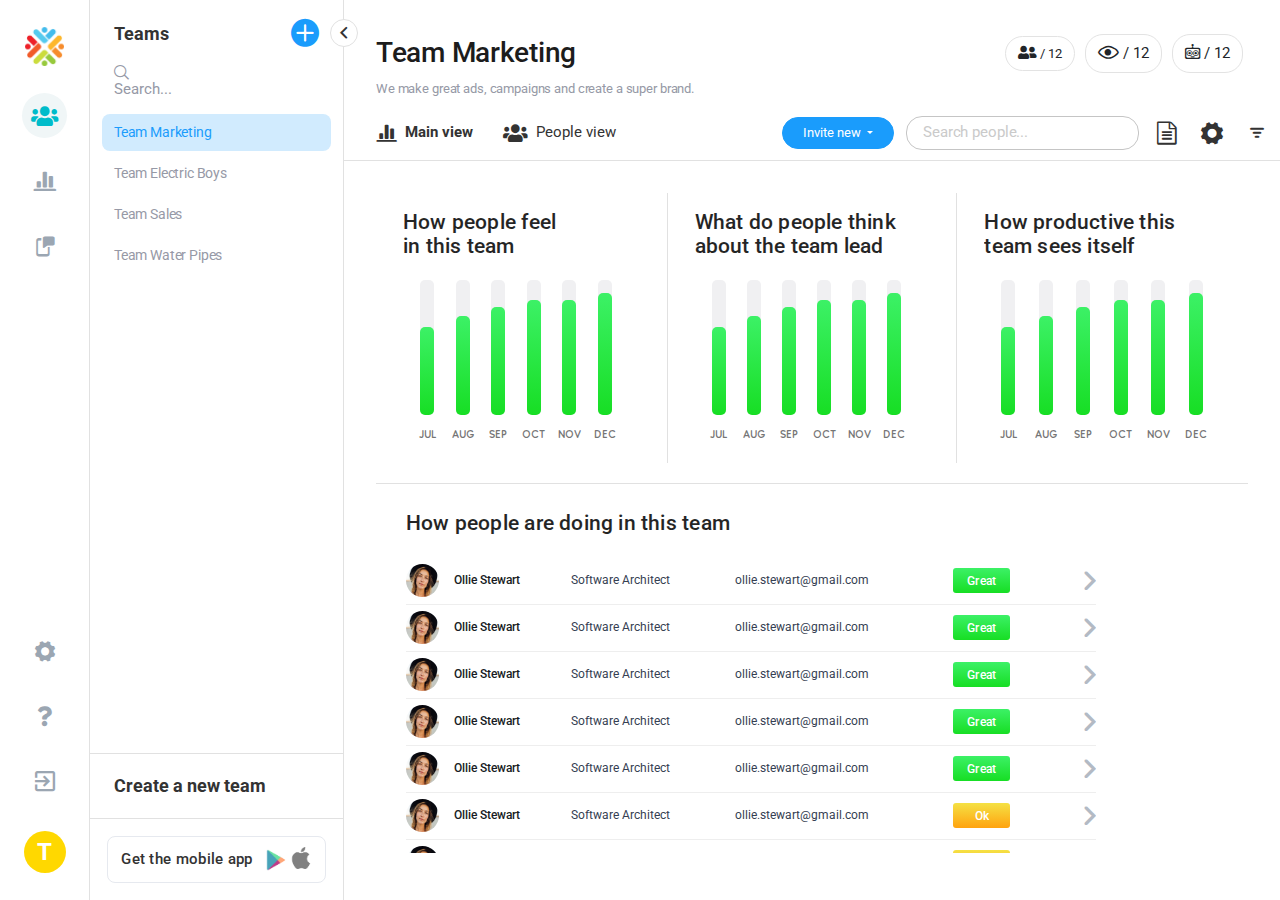
==== commit 1d99d6b7: "font weight check, google & apple icons better quality" ====
--- a/index.html
+++ b/index.html
@@ -97,8 +97,8 @@
                     <a href="#" class="sidebar-menu-footer-create-new">Create a new team</a>
                     <a href="#" class="btn-custom-white">
                         Get the mobile app
-                        <img src="./public/img/play.png" alt="google play store icon" class="play-icon">
-                        <img src="./public/img/apple.png" alt="apple store icon" class="apple-icon">
+                        <img src="./public/img/play-big.png" alt="google play store icon" class="play-icon">
+                        <img src="./public/img/apple-big.png" alt="apple store icon" class="apple-icon">
                     </a>
                 </div>
             </div>
@@ -288,8 +288,8 @@
                         </div>
                     </div>
                 </div>
-                <div class="card-3">
-                    <div class="graph-card">
+                <div >
+                    <div class="graph-card card-3">
                         <div class="graph-card-header">
                             <h3>How productive this <br>team sees itself</h3>
                         </div>
--- a/public/css/style.css
+++ b/public/css/style.css
@@ -38,7 +38,8 @@
 h5,
 h6,
 p,
-ul {
+ul,
+label {
   margin: 0;
   padding: 0; }
 
@@ -394,7 +395,7 @@
     opacity: 1; }
 
 .settings-sidenav {
-  margin-right: 5rem; }
+  margin-right: 6rem; }
   .settings-sidenav h2 {
     margin-bottom: 2.6rem;
     font-size: 3rem;
@@ -410,7 +411,8 @@
     line-height: 1.35;
     color: #009aff;
     border-radius: 8px;
-    transition: all .2s ease-in-out; }
+    transition: all .2s ease-in-out;
+    white-space: nowrap; }
     .settings-sidenav-item i {
       font-size: 2rem;
       text-align: center;
@@ -422,6 +424,41 @@
     .settings-sidenav-item.active {
       color: #fff;
       background-color: #009aff; }
+
+.sign-up-header {
+  padding: 1.5rem 1.3rem;
+  padding-right: 2.8rem;
+  display: flex;
+  justify-content: space-between;
+  align-items: center; }
+  .sign-up-header-info {
+    display: flex;
+    align-items: center; }
+    .sign-up-header-info img {
+      margin-right: 1rem;
+      width: 5rem;
+      height: 5rem; }
+    .sign-up-header-info h2 {
+      display: inline-block;
+      font-size: 1.25rem;
+      font-weight: 700;
+      letter-spacing: -0.13px;
+      color: #1d1c39; }
+      .sign-up-header-info h2 span {
+        display: block;
+        font-size: 2.5rem;
+        font-weight: 700;
+        letter-spacing: -0.88px;
+        color: #15142e; }
+  .sign-up-header .btn-custom-primary {
+    align-self: flex-end;
+    font-family: 'Heebo', sans-serif;
+    font-size: 1.55rem;
+    font-weight: 500;
+    line-height: 1.48;
+    color: #ffffff;
+    border-radius: 4px;
+    background-color: #0093ff; }
 
 .sidebar {
   position: relative;
@@ -435,7 +472,7 @@
     flex-direction: column;
     justify-content: space-between;
     align-items: center;
-    border-right: 1.5px solid #f4f5f7;
+    border-right: 1px solid #e1e1e1;
     background-color: #fff;
     z-index: 200; }
     .sidebar-main-top, .sidebar-main-bottom {
@@ -491,7 +528,7 @@
         line-height: 1.33;
         color: #333333; }
       .sidebar-menu-header i {
-        font-size: 2.4rem;
+        font-size: 2.790rem;
         color: #1a9cfc; }
     .sidebar-menu .input-container {
       padding: 0 2.4rem; }
@@ -515,6 +552,7 @@
         padding: 0.2rem 0;
         width: 100%; }
         .sidebar-menu-list-item-link {
+          font-weight: 400;
           display: inline-block;
           padding: 0.9rem 1.2rem;
           width: 100%;
@@ -550,6 +588,9 @@
           height: 1.7rem;
           margin-bottom: 0.3rem;
           margin-left: 0.3rem; }
+        .sidebar-menu-footer .btn-custom-white .play-icon, .sidebar-menu-footer .btn-custom-white .apple-icon {
+          width: 2.2rem;
+          height: 2.2rem; }
   .sidebar-menu-toggle {
     transform: rotateZ(0);
     display: flex;
@@ -558,7 +599,7 @@
     width: 2.8rem;
     height: 2.8rem;
     position: absolute;
-    top: 4.55rem;
+    top: 4.7rem;
     right: 0;
     transform: translate(50%, -100%);
     border: solid 1px #e1e1e1;
@@ -626,6 +667,7 @@
     margin-top: 0.7rem;
     font-size: 1.3rem;
     line-height: 1.38;
+    font-weight: 400;
     letter-spacing: -0.13px;
     color: #9699a6; }
   .header-bottom {
@@ -701,7 +743,6 @@
     border-bottom: 1px solid #ccc; }
 
 .teams-main-view {
-  position: relative;
   padding: 3.2rem;
   height: calc(100vh - 16.3rem - 4px);
   display: grid;
@@ -716,26 +757,16 @@
     border-left: 1px solid #e1e1e1;
     border-right: 1px solid #e1e1e1; }
   .teams-main-view .card-3 {
-    padding-left: 1.2rem;
     grid-area: card-3; }
     .teams-main-view .card-3 .graph-card-body {
       padding-right: 1.8rem; }
-    @media (max-width: 1439px) {
-      .teams-main-view .card-3 .graph-card:first-of-type + .bar + .bar + .bar + .bar, .teams-main-view .card-3 .graph-card:first-of-type + .bar + .bar + .bar + .bar + .bar {
-        display: none; } }
     @media (max-width: 1720px) {
-      .teams-main-view .card-3 .graph-card:first-of-type + .bar + .bar, .teams-main-view .card-3 .graph-card:first-of-type + .bar + .bar + .bar {
-        display: none; } }
-    @media (max-width: 1900px) {
-      .teams-main-view .card-3 .graph-card:first-of-type, .teams-main-view .card-3 .graph-card:first-of-type + .bar {
-        display: none; } }
+      .teams-main-view .card-3 .graph-card:first-child + .bar {
+        background-color: red !important; } }
   .teams-main-view .card-4 {
     grid-area: card-4;
     border-top: 1px solid #e1e1e1;
     overflow-y: auto; }
-  .teams-main-view .card-5 {
-    grid-area: card-5;
-    border-top: 1px solid #e1e1e1; }
   .teams-main-view .graph-card {
     padding: 2.7rem;
     padding-top: 1.8rem; }
@@ -756,6 +787,15 @@
       padding: 2.2rem 1.7rem;
       padding-right: 2.8rem;
       height: calc(100% - 4.6rem); }
+      @media (max-width: 1439px) {
+        .teams-main-view .graph-card-body .bar:first-of-type + .bar + .bar + .bar + .bar, .teams-main-view .graph-card-body .bar:first-of-type + .bar + .bar + .bar + .bar + .bar {
+          display: none; } }
+      @media (max-width: 1720px) {
+        .teams-main-view .graph-card-body .bar:first-of-type + .bar + .bar, .teams-main-view .graph-card-body .bar:first-of-type + .bar + .bar + .bar {
+          display: none; } }
+      @media (max-width: 1900px) {
+        .teams-main-view .graph-card-body .bar:first-of-type, .teams-main-view .graph-card-body .bar:first-of-type + .bar {
+          display: none; } }
 
 .teams-people-view {
   position: relative;
@@ -804,8 +844,8 @@
     flex: 0.56 !important; }
   .teams-people-view .panel-body .table-header-fixed-col-1 img {
     margin-right: 1.5rem;
-    width: 4.5rem;
-    height: 4.5rem;
+    width: 4rem;
+    height: 4rem;
     border-radius: 50%; }
   .teams-people-view .panel-body .table-header-fixed-col-1 .name {
     font-size: 1.55rem;
@@ -814,6 +854,7 @@
     letter-spacing: -0.16px;
     color: #293446; }
     .teams-people-view .panel-body .table-header-fixed-col-1 .name span {
+      margin-top: .1rem;
       display: block;
       font-size: 1.2rem;
       font-weight: 500;
@@ -1181,8 +1222,10 @@
   display: flex;
   align-items: baseline; }
   .team-settings-general .settings-content-links {
+    display: inline-block;
     border-bottom: 1.5px solid #F1F1F1;
-    margin-bottom: 2.5rem; }
+    margin-bottom: 2.5rem;
+    margin-left: -1rem; }
     .team-settings-general .settings-content-links-item {
       position: relative;
       display: inline-block;
@@ -1205,14 +1248,12 @@
         background-color: #009AFF; }
   .team-settings-general .settings-content h3 {
     margin-bottom: 2.6rem;
-    padding-left: 1rem;
     font-size: 2.2rem;
     font-weight: 500;
     line-height: 1.32;
     color: #333; }
   .team-settings-general .settings-content .input-container {
-    margin-bottom: 3.7rem;
-    padding-left: 1rem; }
+    margin-bottom: 3.7rem; }
     .team-settings-general .settings-content .input-container label {
       margin-bottom: .9rem;
       display: block;
@@ -1232,7 +1273,6 @@
       background-color: #ffffff; }
   .team-settings-general .settings-content .btn-custom-primary {
     margin-top: 1.8rem;
-    margin-left: 1rem;
     font-size: 1.4rem;
     padding: .8em 2em; }
 
@@ -1242,36 +1282,278 @@
   height: calc(100vh - 16.3rem - 4px);
   display: flex;
   align-items: baseline; }
-  .team-settings-members-active .settings-content-links {
-    border-bottom: 1.5px solid #F1F1F1;
-    margin-bottom: 2.5rem; }
-    .team-settings-members-active .settings-content-links-item {
-      position: relative;
+  .team-settings-members-active .settings-content {
+    width: 100%; }
+    .team-settings-members-active .settings-content-links {
       display: inline-block;
-      padding: 0  2rem .95rem;
-      font-size: 1.6rem;
-      font-weight: 400;
-      line-height: 1.31;
-      letter-spacing: normal;
+      margin-left: -1rem;
+      border-bottom: 1.5px solid #F1F1F1;
+      margin-bottom: 2.5rem; }
+      .team-settings-members-active .settings-content-links-item {
+        position: relative;
+        display: inline-block;
+        padding: 0  2rem .95rem;
+        font-size: 1.6rem;
+        font-weight: 400;
+        line-height: 1.31;
+        letter-spacing: normal;
+        color: #333; }
+        .team-settings-members-active .settings-content-links-item.active {
+          font-weight: 500; }
+        .team-settings-members-active .settings-content-links-item.active::after {
+          position: absolute;
+          bottom: -1.5px;
+          left: 0;
+          display: inline-block;
+          content: "";
+          width: 100%;
+          height: 1.5px;
+          background-color: #009AFF; }
+    .team-settings-members-active .settings-content h3 {
+      font-size: 2.2rem;
+      font-weight: 500;
+      line-height: 1.32;
       color: #333; }
-      .team-settings-members-active .settings-content-links-item.active {
-        font-weight: 500; }
-      .team-settings-members-active .settings-content-links-item.active::after {
-        position: absolute;
-        bottom: -1.5px;
-        left: 0;
+    .team-settings-members-active .settings-content .subheader-list {
+      display: flex;
+      justify-content: flex-end; }
+      .team-settings-members-active .settings-content .subheader-list-item {
+        margin-left: 1.5rem;
+        font-size: 1.5rem;
+        line-height: 1.33;
+        color: #1f76c2; }
+    .team-settings-members-active .settings-content .subheader-inputs {
+      margin-top: 4rem;
+      display: flex;
+      justify-content: space-between;
+      align-items: center; }
+      .team-settings-members-active .settings-content .subheader-inputs .input-container {
+        position: relative; }
+        .team-settings-members-active .settings-content .subheader-inputs .input-container input {
+          padding: .5rem 1.2rem;
+          outline: none;
+          width: 28rem;
+          font-size: 1.5rem;
+          line-height: 1.33;
+          color: #333;
+          border-radius: 15px;
+          border: solid 1px #c4c4c4; }
+          .team-settings-members-active .settings-content .subheader-inputs .input-container input::placeholder {
+            color: #a9a9a9; }
+        .team-settings-members-active .settings-content .subheader-inputs .input-container i {
+          position: absolute;
+          top: 50%;
+          right: 0;
+          transform: translate(-70%, -50%);
+          font-size: 1.5rem;
+          color: #a9a9a9; }
+      .team-settings-members-active .settings-content .subheader-inputs .btn-custom-primary {
+        font-size: 1.4rem;
+        padding: .6rem 2rem; }
+    .team-settings-members-active .settings-content .panel {
+      margin-top: 2.6rem; }
+      .team-settings-members-active .settings-content .panel-body {
+        border-radius: 10px;
+        border: solid 1px #e6e9ef; }
+        .team-settings-members-active .settings-content .panel-body .table-header-fixed thead {
+          border-top-left-radius: 9px;
+          border-top-right-radius: 9px;
+          background-color: #f3f4f7; }
+          .team-settings-members-active .settings-content .panel-body .table-header-fixed thead th {
+            padding: 1.8rem 0;
+            font-size: 1.6rem;
+            font-weight: 700;
+            line-height: 1.31;
+            color: #333333; }
+            .team-settings-members-active .settings-content .panel-body .table-header-fixed thead th i {
+              margin-left: 0.6rem;
+              transform: rotateZ(-90deg); }
+        .team-settings-members-active .settings-content .panel-body .table-header-fixed tbody {
+          max-height: calc(100vh - 11rem - 16rem - 8rem); }
+        .team-settings-members-active .settings-content .panel-body .table-header-fixed tr {
+          padding: 0 1.7rem; }
+        .team-settings-members-active .settings-content .panel-body .table-header-fixed tbody tr {
+          padding-top: 2rem;
+          padding-bottom: 2rem; }
+          .team-settings-members-active .settings-content .panel-body .table-header-fixed tbody tr:not(:last-of-type) {
+            border-bottom: 1.5px solid #ededf5; }
+        .team-settings-members-active .settings-content .panel-body .table-header-fixed td:first-of-type, .team-settings-members-active .settings-content .panel-body .table-header-fixed th:first-of-type {
+          flex: 1.2 !important; }
+        .team-settings-members-active .settings-content .panel-body .table-header-fixed td:last-of-type, .team-settings-members-active .settings-content .panel-body .table-header-fixed th:last-of-type {
+          flex: 0.3 !important; }
+        .team-settings-members-active .settings-content .panel-body .table-header-fixed-col-1 .initials {
+          margin-right: 1.2rem;
+          display: flex;
+          justify-content: center;
+          align-items: center;
+          width: 3rem;
+          height: 3rem;
+          font-size: 1.5rem;
+          font-weight: 500;
+          line-height: 1.33;
+          color: #fff;
+          border-radius: 50%;
+          background-color: #7850ce; }
+        .team-settings-members-active .settings-content .panel-body .table-header-fixed-col-1 .name a {
+          font-size: 1.5rem;
+          font-weight: 500;
+          line-height: 1.33;
+          color: #009aff; }
+        .team-settings-members-active .settings-content .panel-body .table-header-fixed-col-1 .name span {
+          display: block;
+          font-size: 1.4rem;
+          line-height: 1.36;
+          color: #333333; }
+        .team-settings-members-active .settings-content .panel-body .table-header-fixed-col-2, .team-settings-members-active .settings-content .panel-body .table-header-fixed-col-3 {
+          font-size: 1.4rem;
+          line-height: 1.36;
+          color: #333; }
+        .team-settings-members-active .settings-content .panel-body .table-header-fixed-col-4 {
+          font-size: 1.3rem;
+          font-weight: 500;
+          line-height: 1.38;
+          color: #009aff; }
+          .team-settings-members-active .settings-content .panel-body .table-header-fixed-col-4 i {
+            font-size: 1.4rem;
+            padding-right: .5rem; }
+
+.feedback-settings-collegial {
+  position: relative;
+  padding: 3.9rem 3.65rem;
+  height: calc(100vh - 16.3rem - 4px);
+  display: flex;
+  align-items: baseline; }
+  .feedback-settings-collegial .settings-content {
+    width: 100%; }
+    .feedback-settings-collegial .settings-content-links {
+      display: inline-block;
+      margin-left: -1rem;
+      border-bottom: 1.5px solid #F1F1F1;
+      margin-bottom: 2.5rem; }
+      .feedback-settings-collegial .settings-content-links-item {
+        position: relative;
         display: inline-block;
-        content: "";
+        padding: 0  2rem .95rem;
+        font-size: 1.6rem;
+        font-weight: 400;
+        line-height: 1.31;
+        letter-spacing: normal;
+        color: #333; }
+        .feedback-settings-collegial .settings-content-links-item.active {
+          font-weight: 500; }
+        .feedback-settings-collegial .settings-content-links-item.active::after {
+          position: absolute;
+          bottom: -1.5px;
+          left: 0;
+          display: inline-block;
+          content: "";
+          width: 100%;
+          height: 1.5px;
+          background-color: #009AFF; }
+    .feedback-settings-collegial .settings-content h3 {
+      margin-bottom: 2.6rem;
+      font-size: 2.2rem;
+      font-weight: 500;
+      line-height: 1.32;
+      color: #333; }
+    .feedback-settings-collegial .settings-content .settings-list-wrapper {
+      display: grid;
+      align-items: baseline;
+      grid-template-columns: auto 1fr;
+      grid-gap: 0 .5rem; }
+      .feedback-settings-collegial .settings-content .settings-list-wrapper span {
+        margin-top: -.2rem;
+        align-self: flex-start;
+        margin-right: 1rem;
+        display: inline-flex;
+        justify-content: center;
+        align-items: center;
+        min-width: 2.4rem;
+        min-height: 2.4rem;
+        font-size: 1.4rem;
+        font-weight: 500;
+        line-height: 1.36;
+        color: #00a1e6;
+        border: 1.8px solid #00a1e6;
+        border-radius: 50%;
+        border-radius: 12px; }
+        .feedback-settings-collegial .settings-content .settings-list-wrapper span:nth-of-type(even) {
+          margin: 0;
+          margin-top: -.2rem; }
+    .feedback-settings-collegial .settings-content .settings-list {
+      margin-bottom: 3rem; }
+      .feedback-settings-collegial .settings-content .settings-list-item {
+        display: flex;
+        align-items: center; }
+        .feedback-settings-collegial .settings-content .settings-list-item-title {
+          font-size: 1.4rem;
+          font-weight: 500;
+          line-height: 1.36;
+          color: #333; }
+        .feedback-settings-collegial .settings-content .settings-list-item input, .feedback-settings-collegial .settings-content .settings-list-item label {
+          cursor: pointer; }
+        .feedback-settings-collegial .settings-content .settings-list-item label {
+          font-size: 1.55rem;
+          color: #333; }
+        .feedback-settings-collegial .settings-content .settings-list-item:not(:first-of-type) {
+          margin-top: 1rem; }
+
+.sign-up-01 {
+  margin-top: 6rem;
+  display: flex;
+  align-items: center;
+  flex-direction: column;
+  padding: 0 2rem; }
+  .sign-up-01 h1 {
+    margin-bottom: 1.5rem;
+    font-size: 4rem;
+    font-weight: 500;
+    line-height: 1.33;
+    letter-spacing: normal;
+    color: #000; }
+    .sign-up-01 h1 .back {
+      position: absolute;
+      top: 14.5rem;
+      left: 20%;
+      color: #000; }
+  .sign-up-01 .small-text {
+    margin-bottom: 6rem;
+    font-size: 2rem;
+    line-height: 1.3;
+    color: #20364a; }
+  .sign-up-01 .input-group-custom {
+    max-width: 48.6rem;
+    margin-bottom: 2.5rem;
+    width: 100%; }
+    .sign-up-01 .input-group-custom label {
+      font-size: 1.2rem;
+      font-weight: 500;
+      line-height: 1.33;
+      color: #919191; }
+    .sign-up-01 .input-group-custom .input-container {
+      width: 100%; }
+      .sign-up-01 .input-group-custom .input-container input {
         width: 100%;
-        height: 1.5px;
-        background-color: #009AFF; }
-  .team-settings-members-active .settings-content h3 {
-    margin-bottom: 2.6rem;
-    padding-left: 1rem;
-    font-size: 2.2rem;
-    font-weight: 500;
-    line-height: 1.32;
-    color: #333; }
+        padding-top: .5rem;
+        padding-bottom: 1.3rem;
+        font-size: 1.55rem;
+        font-weight: 500;
+        line-height: 1.29;
+        color: #142840;
+        border: 0;
+        border-bottom: 1px solid #E0DFE4;
+        outline: 0; }
+        .sign-up-01 .input-group-custom .input-container input::placeholder {
+          font-weight: 400;
+          color: #c9c9c9; }
+  .sign-up-01 .btn-custom-primary {
+    margin-top: 4.8rem;
+    font-weight: 400;
+    font-size: 1.85rem;
+    border-radius: 11px;
+    background-color: #0053df;
+    padding-top: .8em;
+    padding-bottom: .8em; }
 
 @media (max-width: 1024px) {
   body,
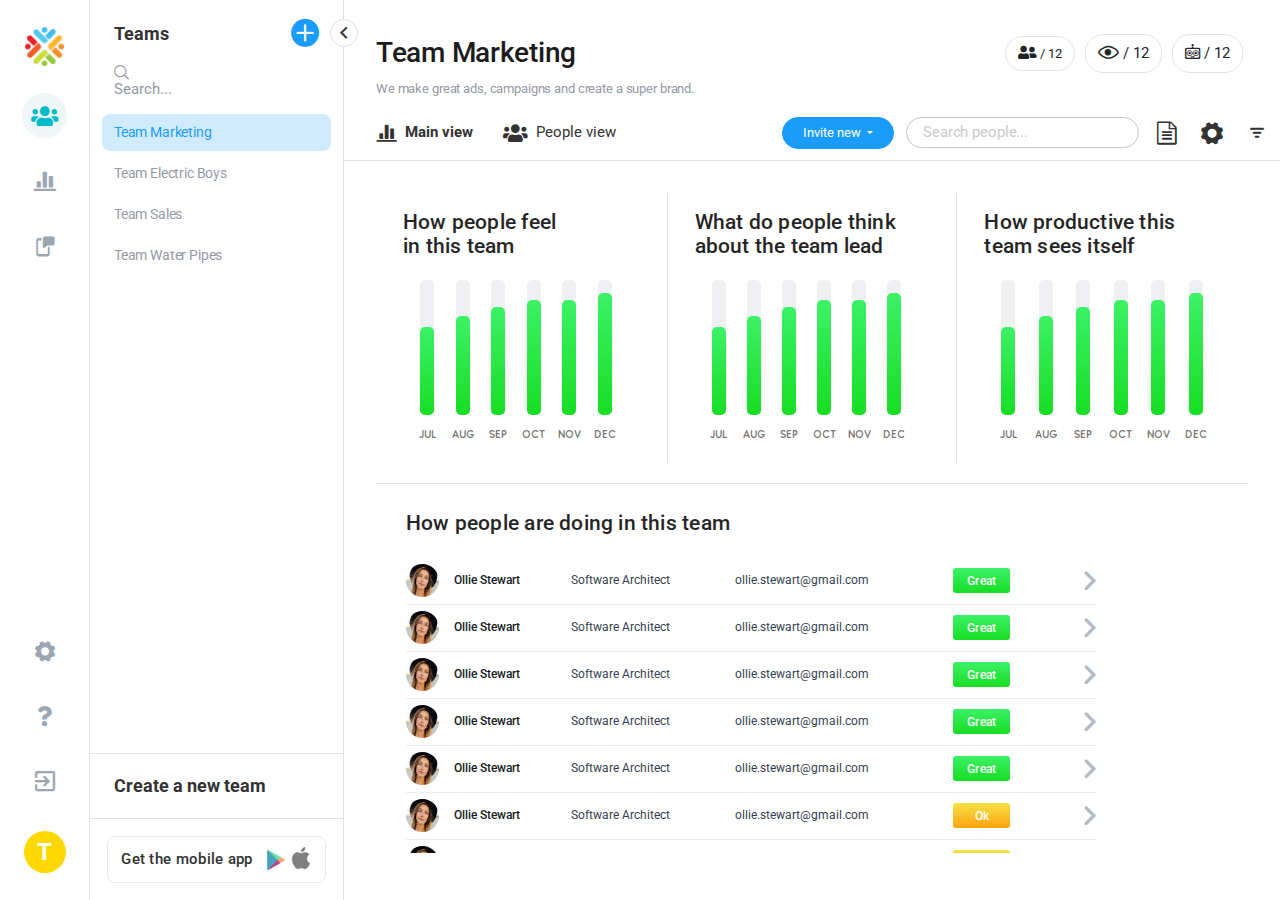
==== commit c2ac1655: "sign up pages added" ====
--- a/index.html
+++ b/index.html
@@ -56,7 +56,7 @@
                         </a>
                     </li>
                     <li class="sidebar-main-item">
-                        <a href="#" class="sidebar-main-link sidebar-main-link-icon">
+                        <a href="./sign-in/index.html" class="sidebar-main-link sidebar-main-link-icon">
                             <i class="icon-c-exit"></i>
                         </a>
                     </li>
@@ -288,8 +288,8 @@
                         </div>
                     </div>
                 </div>
-                <div >
-                    <div class="graph-card card-3">
+                <div class="card-3">
+                    <div class="graph-card">
                         <div class="graph-card-header">
                             <h3>How productive this <br>team sees itself</h3>
                         </div>
--- a/public/css/style.css
+++ b/public/css/style.css
@@ -72,6 +72,11 @@
   .btn-custom-primary.gray {
     color: #333;
     background-color: #f1f1f1; }
+  .btn-custom-primary.outline {
+    color: #0053df;
+    background-color: #fff;
+    border-radius: 11px;
+    border: solid 2px #0053df; }
 
 .btn-custom-white {
   margin: 0 auto;
@@ -702,7 +707,7 @@
       font-size: 1.2rem; }
     .header-bottom .input {
       margin-right: 0.5rem;
-      padding: 0.6rem 1.6rem;
+      padding: 0.45rem 1.6rem;
       outline: none;
       font-family: Roboto;
       font-weight: 400;
@@ -817,7 +822,7 @@
     letter-spacing: -0.12px;
     color: #363f4e; }
     .teams-people-view .subheader span {
-      margin-left: 0.9rem; }
+      margin-left: 0.3rem; }
   .teams-people-view .panel-body .table-header-fixed thead {
     border-radius: 9px;
     background-color: #f9fafc; }
@@ -837,7 +842,7 @@
   .teams-people-view .panel-body .table-header-fixed tbody tr {
     padding-top: 2rem;
     padding-bottom: 2rem;
-    border-bottom: 1.5px solid #ededf5; }
+    border-bottom: 1px solid #ededf5; }
   .teams-people-view .panel-body .table-header-fixed td:last-of-type, .teams-people-view .panel-body .table-header-fixed th:last-of-type {
     flex: 0.3 !important; }
   .teams-people-view .panel-body .table-header-fixed td:nth-last-of-type(3), .teams-people-view .panel-body .table-header-fixed td:nth-last-of-type(4), .teams-people-view .panel-body .table-header-fixed th:nth-last-of-type(3), .teams-people-view .panel-body .table-header-fixed th:nth-last-of-type(4) {
@@ -1408,6 +1413,9 @@
           font-size: 1.4rem;
           line-height: 1.36;
           color: #333; }
+        @media (max-width: 1199px) {
+          .team-settings-members-active .settings-content .panel-body .table-header-fixed-col-3, .team-settings-members-active .settings-content .panel-body .table-header-fixed th:nth-of-type(3) {
+            display: none; } }
         .team-settings-members-active .settings-content .panel-body .table-header-fixed-col-4 {
           font-size: 1.3rem;
           font-weight: 500;
@@ -1416,6 +1424,9 @@
           .team-settings-members-active .settings-content .panel-body .table-header-fixed-col-4 i {
             font-size: 1.4rem;
             padding-right: .5rem; }
+          @media (max-width: 991px) {
+            .team-settings-members-active .settings-content .panel-body .table-header-fixed-col-4 span {
+              display: none; } }
 
 .feedback-settings-collegial {
   position: relative;
@@ -1534,7 +1545,7 @@
       width: 100%; }
       .sign-up-01 .input-group-custom .input-container input {
         width: 100%;
-        padding-top: .5rem;
+        padding-top: .8rem;
         padding-bottom: 1.3rem;
         font-size: 1.55rem;
         font-weight: 500;
@@ -1555,6 +1566,418 @@
     padding-top: .8em;
     padding-bottom: .8em; }
 
+.sign-up-02 {
+  margin-top: 6rem;
+  display: flex;
+  align-items: center;
+  flex-direction: column;
+  padding: 0 2rem; }
+  .sign-up-02 h1 {
+    margin-bottom: 1.5rem;
+    font-size: 4rem;
+    font-weight: 500;
+    line-height: 1.33;
+    letter-spacing: normal;
+    color: #000; }
+    .sign-up-02 h1 .back {
+      position: absolute;
+      top: 14.5rem;
+      left: 20%;
+      color: #000; }
+  .sign-up-02 .small-text {
+    margin-bottom: 2rem;
+    font-size: 2rem;
+    line-height: 1.3;
+    color: #20364a; }
+  .sign-up-02 img {
+    max-width: 60.3rem; }
+  .sign-up-02 .input-group-custom .single-num-input {
+    width: 4.2rem;
+    font-size: 4.5rem;
+    font-weight: 700;
+    line-height: 1.33;
+    color: #1161fb;
+    text-align: center;
+    outline: 0;
+    border: 0;
+    border-bottom: 2.62px solid #c1c0c8; }
+    .sign-up-02 .input-group-custom .single-num-input:not(:last-of-type) {
+      margin-right: 4rem; }
+    .sign-up-02 .input-group-custom .single-num-input:not(:placeholder-shown) {
+      border-color: #1161FB; }
+  .sign-up-02 .btn-custom-primary {
+    margin-top: 4.8rem;
+    font-weight: 400;
+    font-size: 1.85rem;
+    border-radius: 11px;
+    padding-top: .8em;
+    padding-bottom: .8em; }
+
+.sign-up-03 {
+  margin-top: 6rem;
+  display: flex;
+  align-items: center;
+  flex-direction: column;
+  padding: 0 2rem; }
+  .sign-up-03 h1 {
+    margin-bottom: 1.5rem;
+    font-size: 4rem;
+    font-weight: 500;
+    line-height: 1.33;
+    letter-spacing: normal;
+    color: #000; }
+    .sign-up-03 h1 .back {
+      position: absolute;
+      top: 14.5rem;
+      left: 20%;
+      color: #000; }
+    .sign-up-03 h1 span {
+      font-weight: 400; }
+  .sign-up-03 .small-text {
+    margin-bottom: 10rem;
+    font-size: 2rem;
+    line-height: 1.3;
+    color: #20364a; }
+  .sign-up-03 img {
+    max-width: 60.3rem; }
+  .sign-up-03 .team-card {
+    padding: 2rem;
+    display: flex;
+    width: 100%;
+    max-width: 51rem;
+    align-items: center;
+    box-shadow: 0 3px 6px 0 rgba(0, 0, 0, 0.16);
+    border: solid 1px #dddddd; }
+    .sign-up-03 .team-card .team-initials {
+      margin-right: 1.9rem;
+      display: flex;
+      justify-content: center;
+      align-items: center;
+      width: 4.1rem;
+      height: 4.1rem;
+      font-family: 'Heebo', sans-serif;
+      font-size: 2.3rem;
+      font-weight: 500;
+      line-height: 1.09;
+      letter-spacing: -0.12px;
+      color: #FFF;
+      border-radius: 4px;
+      background-color: rgba(255, 10, 0, 0.64); }
+    .sign-up-03 .team-card .team-name {
+      font-size: 1.8rem;
+      font-weight: 500;
+      line-height: 1.33;
+      color: #000; }
+      .sign-up-03 .team-card .team-name .inviter {
+        display: block;
+        font-size: 1.3rem;
+        font-weight: 500;
+        letter-spacing: 0.2px;
+        color: #5f5f5f; }
+        .sign-up-03 .team-card .team-name .inviter-email {
+          font-weight: 400; }
+    .sign-up-03 .team-card .btn-custom-primary {
+      margin: 0;
+      margin-left: auto;
+      font-size: 1.7rem;
+      font-weight: 400;
+      line-height: 1.41;
+      color: #FFF;
+      border-radius: 4px;
+      padding: .9rem 2.7rem; }
+  .sign-up-03 .btn-custom-primary {
+    margin-top: 10rem;
+    font-weight: 400;
+    font-size: 1.85rem;
+    border-radius: 11px;
+    padding-top: .8em;
+    padding-bottom: .8em; }
+
+.sign-up-04 {
+  margin-top: 6rem;
+  display: flex;
+  align-items: center;
+  flex-direction: column;
+  padding: 0 2rem; }
+  .sign-up-04 h1 {
+    margin-bottom: 1.5rem;
+    font-size: 4rem;
+    font-weight: 500;
+    line-height: 1.33;
+    letter-spacing: normal;
+    color: #000; }
+    .sign-up-04 h1 .back {
+      position: absolute;
+      top: 14.5rem;
+      left: 20%;
+      color: #000; }
+  .sign-up-04 .small-text {
+    margin-bottom: 10rem;
+    font-size: 2rem;
+    line-height: 1.3;
+    color: #20364a; }
+  .sign-up-04 img {
+    max-width: 60.3rem; }
+  .sign-up-04 .team-card {
+    padding: 2rem;
+    display: flex;
+    width: 100%;
+    max-width: 51rem;
+    align-items: center;
+    box-shadow: 0 3px 6px 0 rgba(0, 0, 0, 0.16);
+    border: solid 1px #dddddd; }
+    .sign-up-04 .team-card .team-initials {
+      margin-right: 1.9rem;
+      display: flex;
+      justify-content: center;
+      align-items: center;
+      width: 4.1rem;
+      height: 4.1rem;
+      font-family: 'Heebo', sans-serif;
+      font-size: 2.3rem;
+      font-weight: 500;
+      line-height: 1.09;
+      letter-spacing: -0.12px;
+      color: #FFF;
+      border-radius: 4px;
+      background-color: rgba(255, 10, 0, 0.64); }
+    .sign-up-04 .team-card input {
+      font-size: 1.8rem;
+      font-weight: 500;
+      line-height: 1.33;
+      color: #333;
+      border: 0;
+      outline: 0; }
+      .sign-up-04 .team-card input::placeholder {
+        color: #b2b2b2; }
+  .sign-up-04 .btn-custom-primary {
+    margin-top: 8rem;
+    margin-bottom: 3.5rem;
+    padding: .8em 3.5em;
+    font-weight: 400;
+    font-size: 1.85rem;
+    border-radius: 11px;
+    background-color: #0053df; }
+  .sign-up-04 .bottom-text {
+    font-size: 1.5rem;
+    line-height: 1.33;
+    color: #20364a;
+    text-align: center; }
+    .sign-up-04 .bottom-text a {
+      margin-left: .1rem;
+      color: #2942ff; }
+
+.sign-up-05 {
+  margin-top: 6rem;
+  display: flex;
+  align-items: center;
+  flex-direction: column;
+  padding: 0 2rem; }
+  .sign-up-05 h1 {
+    margin-bottom: 1.5rem;
+    font-size: 4rem;
+    font-weight: 500;
+    line-height: 1.33;
+    letter-spacing: normal;
+    color: #000; }
+    .sign-up-05 h1 .back {
+      position: absolute;
+      top: 14.5rem;
+      left: 20%;
+      color: #000; }
+  .sign-up-05 .small-text {
+    margin-bottom: 5.8rem;
+    font-size: 2rem;
+    line-height: 1.3;
+    color: #20364a; }
+  .sign-up-05 input {
+    padding: 1.4rem 2.1rem;
+    width: 100%;
+    max-width: 51rem;
+    font-size: 1.6rem;
+    font-weight: 500;
+    line-height: 1.5;
+    color: #333;
+    border-radius: 5px;
+    box-shadow: 0 3px 6px 0 rgba(0, 0, 0, 0.08);
+    border: solid 1px #dddddd;
+    outline: 0; }
+    .sign-up-05 input::placeholder {
+      color: #b2b2b2;
+      font-weight: 400; }
+    .sign-up-05 input:not(:last-of-type) {
+      margin-bottom: 1.6rem; }
+  .sign-up-05 .btn-custom-primary {
+    margin-top: 5.8rem;
+    padding: .8em 2em;
+    font-weight: 400;
+    font-size: 1.85rem;
+    border-radius: 11px;
+    background-color: #0053df; }
+
+.sign-up-B01 {
+  margin-top: 6rem;
+  display: flex;
+  align-items: center;
+  flex-direction: column;
+  padding: 0 2rem; }
+  .sign-up-B01 h1 {
+    margin-bottom: 1.5rem;
+    font-size: 4rem;
+    font-weight: 500;
+    line-height: 1.33;
+    letter-spacing: normal;
+    color: #000; }
+    .sign-up-B01 h1 .back {
+      position: absolute;
+      top: 14.5rem;
+      left: 20%;
+      color: #000; }
+  .sign-up-B01 .small-text {
+    margin-bottom: 9.7rem;
+    font-size: 2rem;
+    line-height: 1.3;
+    color: #20364a; }
+  .sign-up-B01 input {
+    padding: 1.4rem 2.1rem;
+    width: 100%;
+    max-width: 51rem;
+    font-size: 1.6rem;
+    font-weight: 500;
+    line-height: 1.5;
+    color: #333;
+    border-radius: 5px;
+    box-shadow: 0 3px 6px 0 rgba(0, 0, 0, 0.08);
+    border: solid 1px #dddddd;
+    outline: 0; }
+    .sign-up-B01 input::placeholder {
+      color: #b2b2b2;
+      font-weight: 400; }
+    .sign-up-B01 input:not(:last-of-type) {
+      margin-bottom: 1.6rem; }
+  .sign-up-B01 .btn-custom-primary {
+    margin-top: 7.6rem;
+    padding: .8em 2em;
+    font-weight: 400;
+    font-size: 1.85rem;
+    border-radius: 11px;
+    background-color: #0053df; }
+
+.sign-up-B02 {
+  margin-top: 6rem;
+  display: flex;
+  align-items: center;
+  flex-direction: column;
+  padding: 0 2rem; }
+  .sign-up-B02 h1 {
+    margin-bottom: 1.5rem;
+    font-size: 4rem;
+    font-weight: 500;
+    line-height: 1.33;
+    letter-spacing: normal;
+    color: #000; }
+    .sign-up-B02 h1 .back {
+      position: absolute;
+      top: 14.5rem;
+      left: 20%;
+      color: #000; }
+  .sign-up-B02 .small-text {
+    margin-bottom: 6rem;
+    font-size: 2rem;
+    line-height: 1.3;
+    color: #20364a; }
+  .sign-up-B02 .input-group-custom {
+    max-width: 48.6rem;
+    margin-bottom: 2.5rem;
+    width: 100%; }
+    .sign-up-B02 .input-group-custom label {
+      font-size: 1.2rem;
+      font-weight: 500;
+      line-height: 1.33;
+      color: #919191; }
+    .sign-up-B02 .input-group-custom .input-container {
+      width: 100%; }
+      .sign-up-B02 .input-group-custom .input-container input {
+        width: 100%;
+        padding-top: .8rem;
+        padding-bottom: 1.3rem;
+        font-size: 1.55rem;
+        font-weight: 500;
+        line-height: 1.29;
+        color: #142840;
+        border: 0;
+        border-bottom: 1px solid #E0DFE4;
+        outline: 0; }
+        .sign-up-B02 .input-group-custom .input-container input::placeholder {
+          font-weight: 400;
+          color: #c9c9c9; }
+  .sign-up-B02 .btn-custom-primary {
+    margin-top: 4.8rem;
+    padding: .8em 3.5em;
+    font-weight: 400;
+    font-size: 1.85rem;
+    border-radius: 11px;
+    background-color: #0053df;
+    padding-top: .8em;
+    padding-bottom: .8em; }
+
+.sign-in {
+  margin-top: 6rem;
+  display: flex;
+  align-items: center;
+  flex-direction: column;
+  padding: 0 2rem; }
+  .sign-in h1 {
+    margin-bottom: 1.5rem;
+    font-size: 4rem;
+    font-weight: 500;
+    line-height: 1.33;
+    letter-spacing: normal;
+    color: #000; }
+    .sign-in h1 .back {
+      position: absolute;
+      top: 14.5rem;
+      left: 20%;
+      color: #000; }
+  .sign-in .small-text {
+    margin-bottom: 6rem;
+    font-size: 2rem;
+    line-height: 1.3;
+    color: #20364a; }
+  .sign-in .input-group-custom {
+    max-width: 48.6rem;
+    margin-bottom: 2.5rem;
+    width: 100%; }
+    .sign-in .input-group-custom label {
+      font-size: 1.2rem;
+      font-weight: 500;
+      line-height: 1.33;
+      color: #919191; }
+    .sign-in .input-group-custom .input-container {
+      width: 100%; }
+      .sign-in .input-group-custom .input-container input {
+        width: 100%;
+        padding-top: .8rem;
+        padding-bottom: 1.3rem;
+        font-size: 1.55rem;
+        font-weight: 500;
+        line-height: 1.29;
+        color: #142840;
+        border: 0;
+        border-bottom: 1px solid #E0DFE4;
+        outline: 0; }
+        .sign-in .input-group-custom .input-container input::placeholder {
+          font-weight: 400;
+          color: #c9c9c9; }
+  .sign-in .btn-custom-primary {
+    margin-top: 4.8rem;
+    font-weight: 400;
+    font-size: 1.85rem;
+    border-radius: 11px;
+    background-color: #0053df;
+    padding-top: .8em;
+    padding-bottom: .8em; }
+
 @media (max-width: 1024px) {
   body,
   html {
